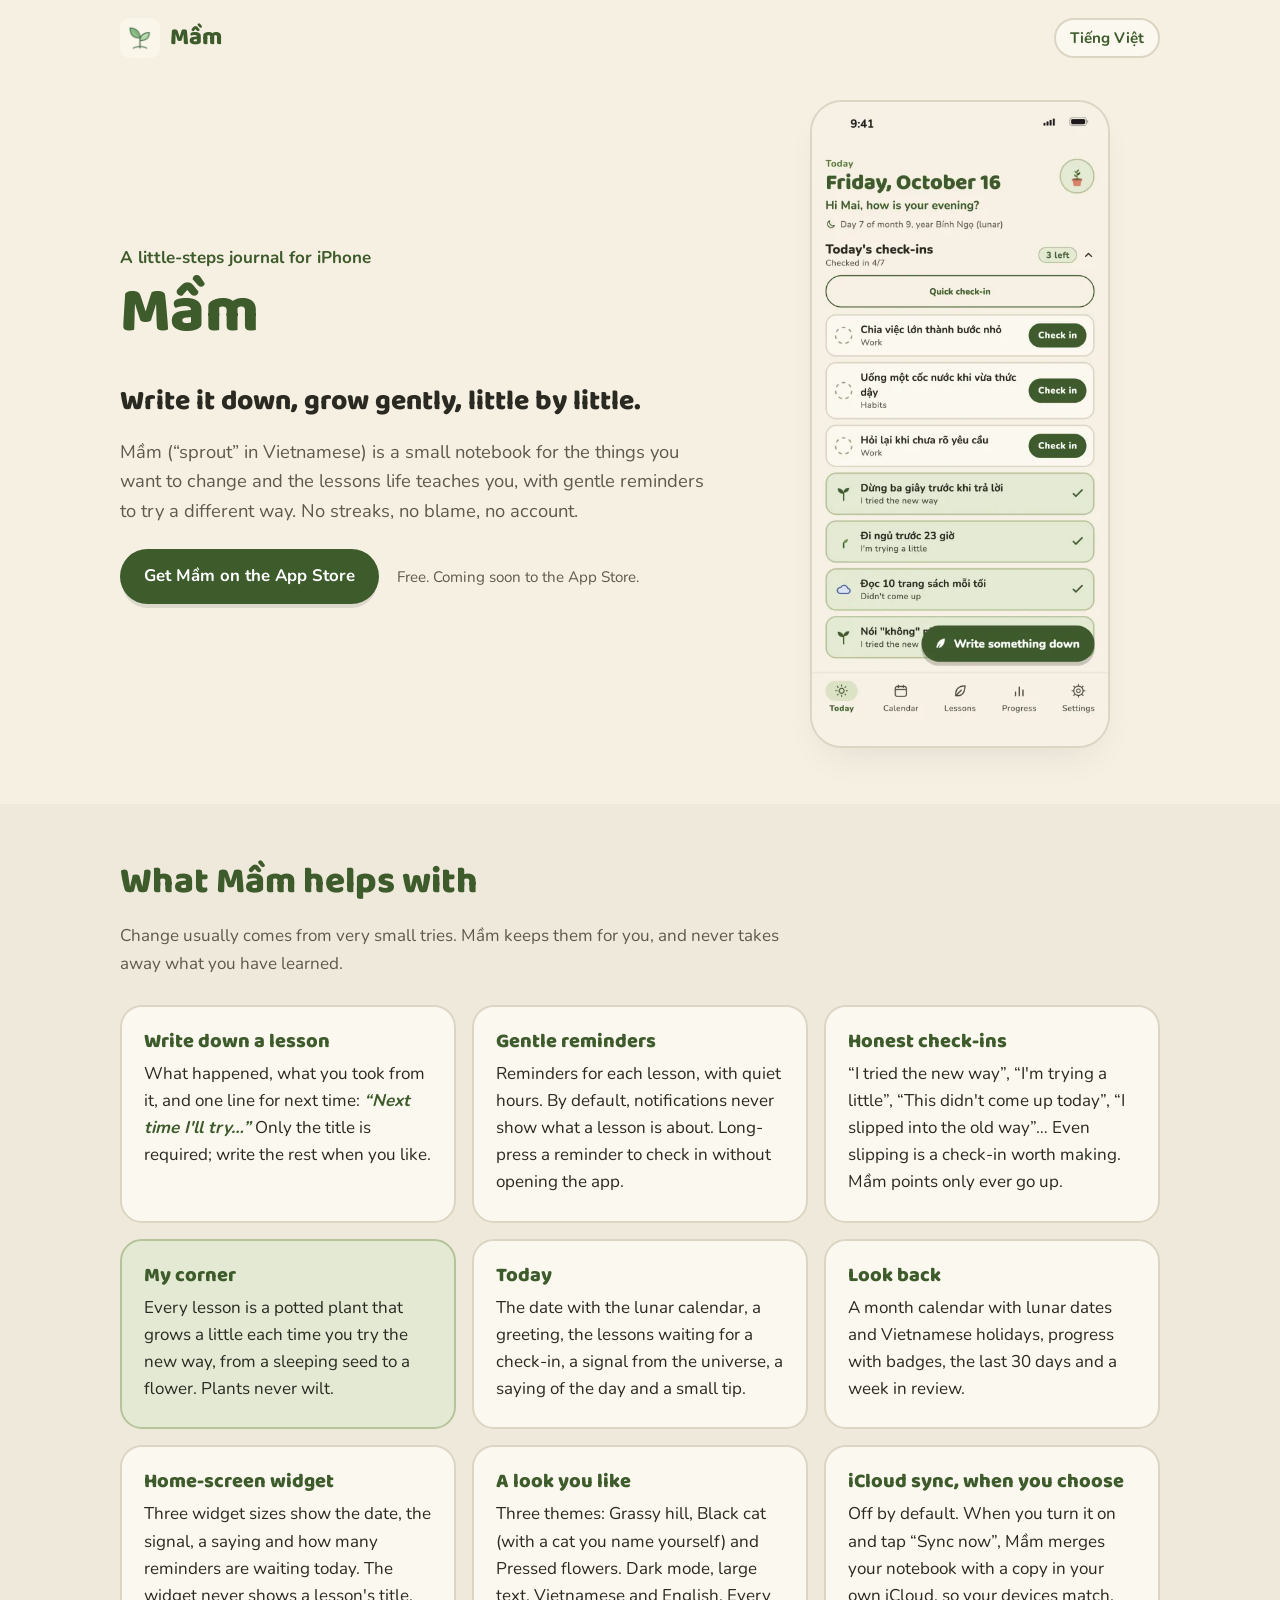
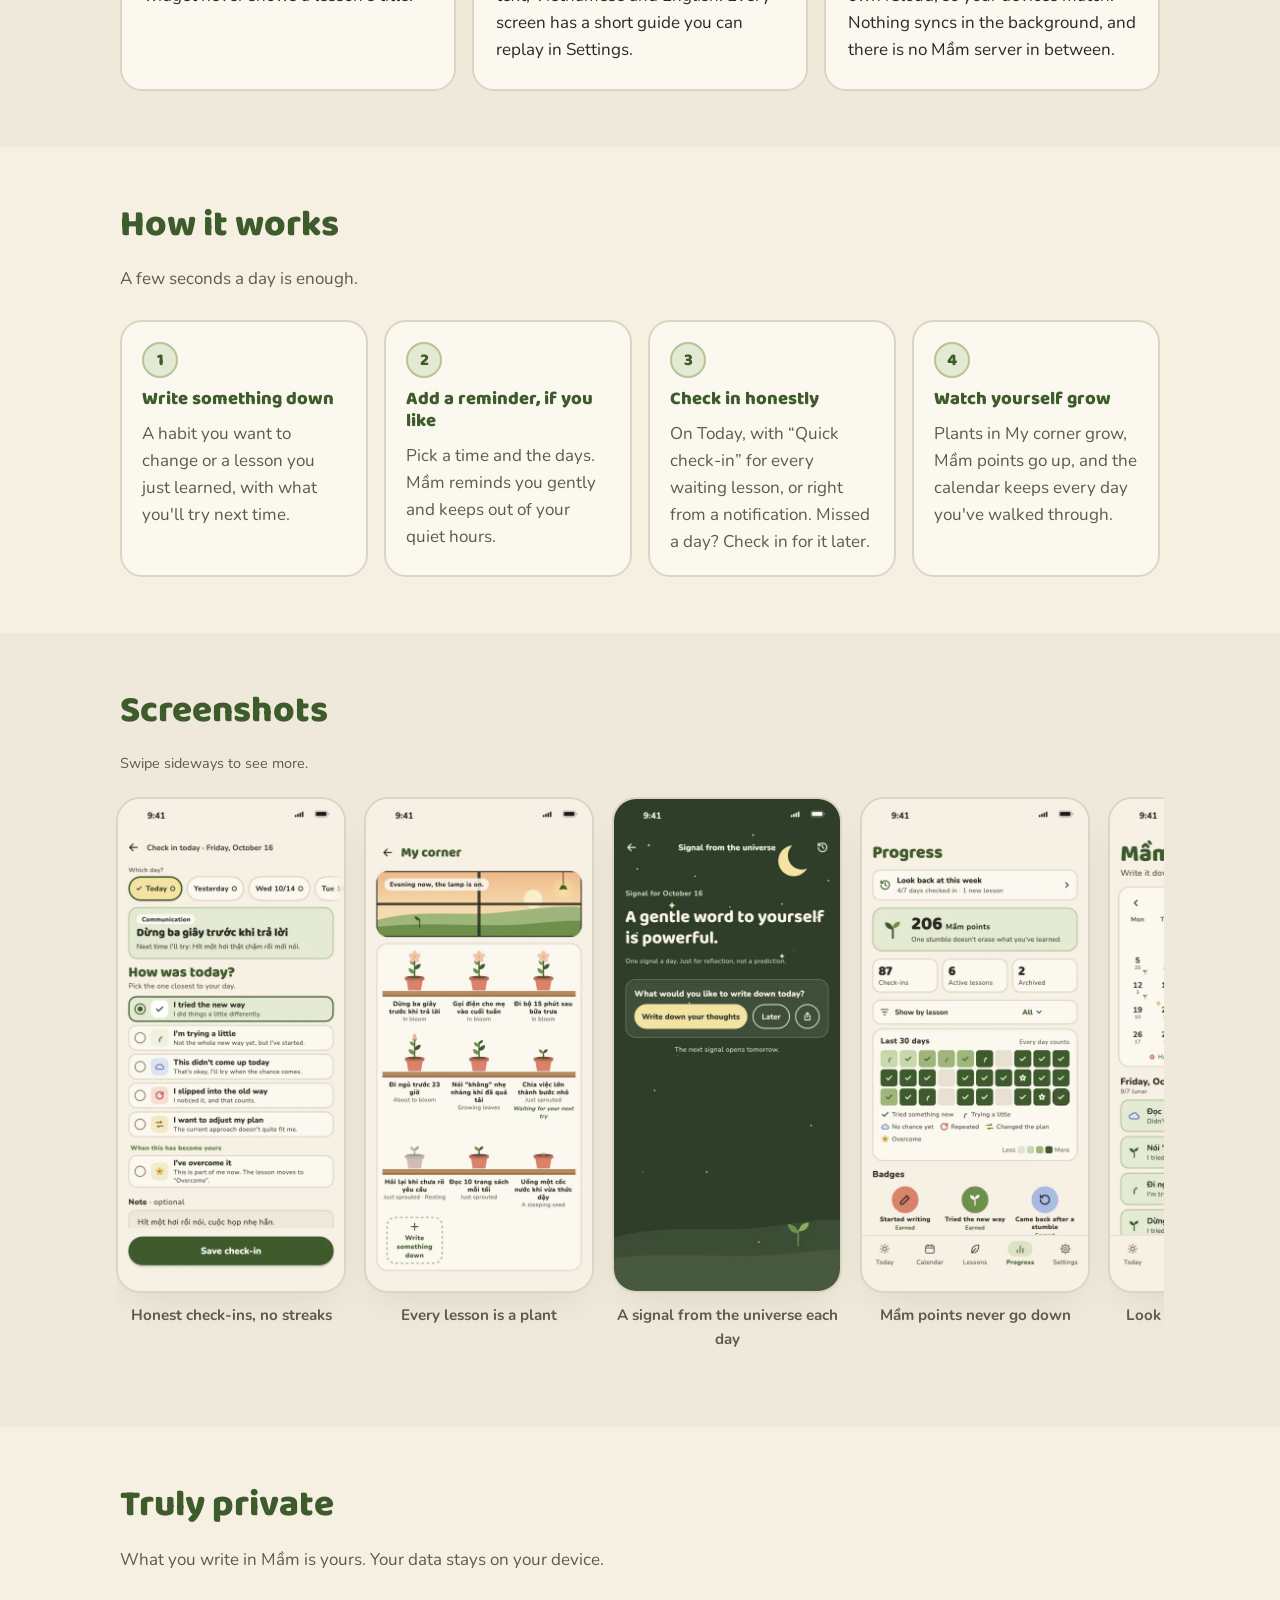
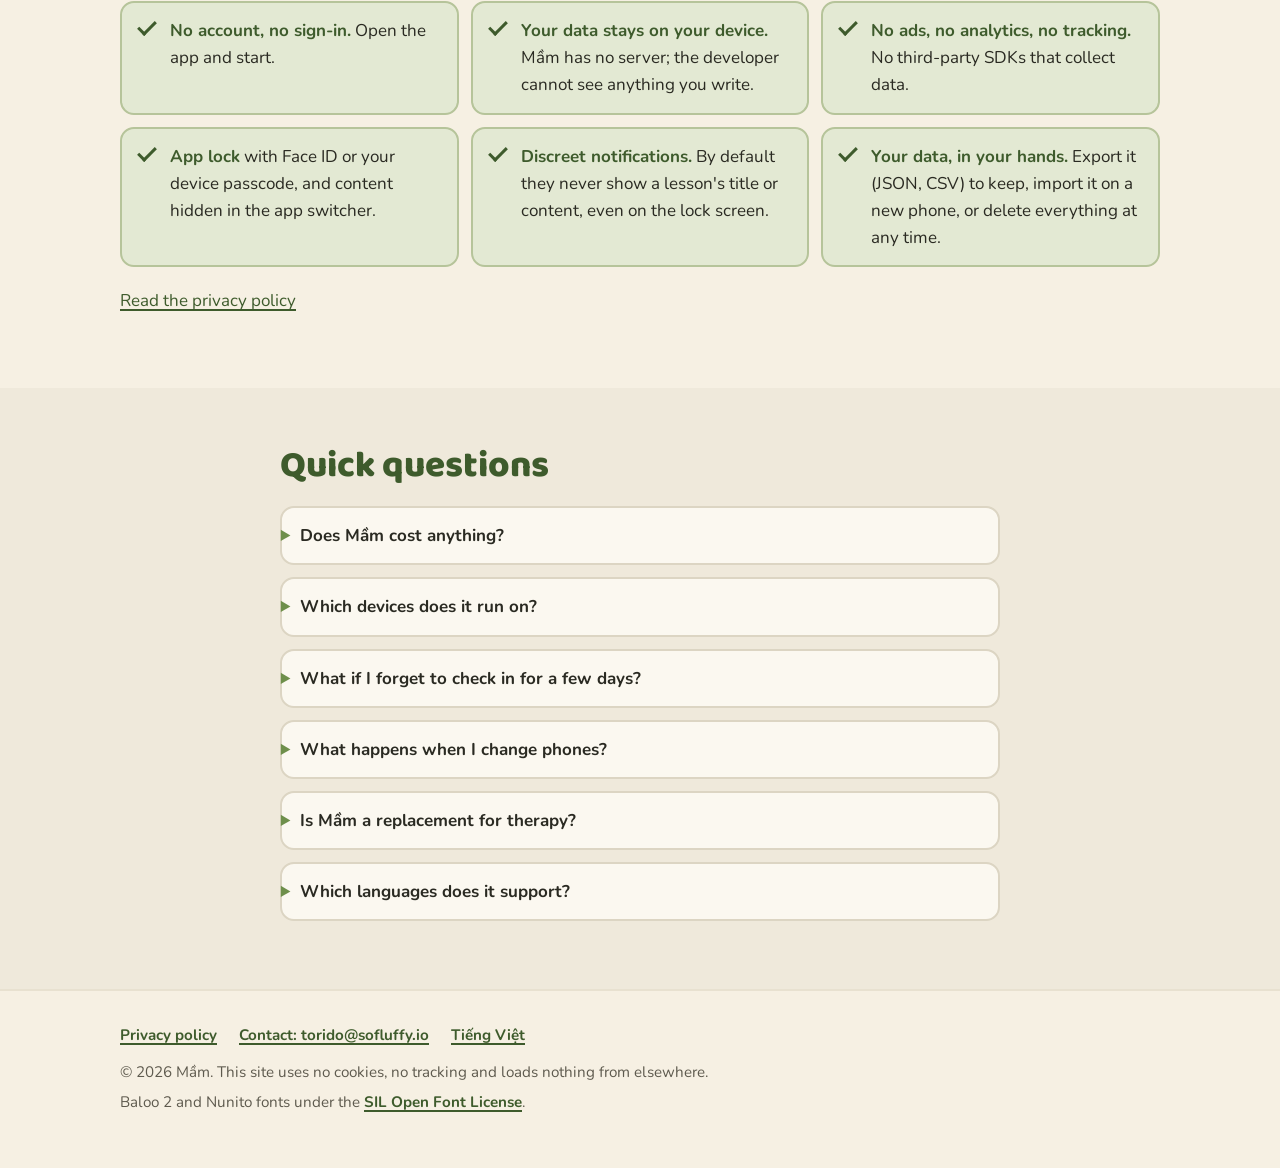
==== en/index.html @ c6054e6f "Mầm landing page and privacy policy (vi + en) Co-Authored-By: Claude Opus 5.5 (1M context) <noreply@" ====
<!doctype html>
<html lang="en">
<head>
<meta charset="utf-8">
<meta name="viewport" content="width=device-width, initial-scale=1">
<title>Mầm — Write it down, grow gently</title>
<meta name="description" content="Mầm is a small iPhone notebook for the things you want to change and the lessons life teaches you, with gentle reminders to try a different way. No streaks, no account; your data stays on your device.">
<meta name="theme-color" content="#F6F0E3" media="(prefers-color-scheme: light)">
<meta name="theme-color" content="#161C15" media="(prefers-color-scheme: dark)">
<link rel="icon" type="image/png" href="../favicon.png">
<link rel="apple-touch-icon" href="../assets/apple-touch-icon.png">
<link rel="alternate" hreflang="vi" href="../">
<link rel="alternate" hreflang="en" href="./">
<link rel="stylesheet" href="../assets/style.css">
<meta property="og:type" content="website">
<meta property="og:locale" content="en_US">
<meta property="og:locale:alternate" content="vi_VN">
<meta property="og:site_name" content="Mầm">
<meta property="og:title" content="Mầm — Write it down, grow gently">
<meta property="og:description" content="Write down what you want to change and check in gently each day. No streaks, no account: it all stays on your phone.">
<meta property="og:image" content="https://nhu-truongg.github.io/mam-site/assets/og-icon.png">
<meta property="og:image:alt" content="The Mầm app icon">
<meta name="twitter:card" content="summary">
</head>
<body>
<a class="skip" href="#content">Skip to content</a>

<header class="site-header">
  <div class="wrap">
    <a class="brand" href="./" aria-label="Mầm, home">
      <img src="../assets/apple-touch-icon.png" alt="" width="40" height="40">
      <span>Mầm</span>
    </a>
    <a class="lang" href="../" hreflang="vi" lang="vi">Tiếng Việt</a>
  </div>
</header>

<main id="content">

<section class="hero" aria-labelledby="hero-title">
  <div class="wrap">
    <div>
      <p class="eyebrow">A little-steps journal for iPhone</p>
      <h1 id="hero-title">Mầm</h1>
      <p class="tagline">Write it down, grow gently, little by little.</p>
      <p class="lead">Mầm (“sprout” in Vietnamese) is a small notebook for the things you want to change and the lessons life teaches you, with gentle reminders to try a different way. No streaks, no blame, no account.</p>
      <div class="cta">
        <!-- TODO: replace href="#" with the real App Store link once Mầm is approved. -->
        <a class="btn" href="#">Get Mầm on the App Store</a>
        <p class="note">Free. Coming soon to the App Store.</p>
      </div>
    </div>
    <div class="hero-shot">
      <img class="phone" src="../assets/screens/en-01-hom-nay.webp" width="460" height="1000"
           alt="Mầm's Today screen: the date with the lunar calendar, a greeting, a Quick check-in button and the lessons waiting for today's check-in.">
    </div>
  </div>
</section>

<section class="alt" aria-labelledby="helps">
  <div class="wrap">
    <h2 id="helps">What Mầm helps with</h2>
    <p class="section-intro">Change usually comes from very small tries. Mầm keeps them for you, and never takes away what you have learned.</p>
    <div class="cards">
      <article class="card">
        <h3>Write down a lesson</h3>
        <p>What happened, what you took from it, and one line for next time: <span class="quote">“Next time I'll try…”</span> Only the title is required; write the rest when you like.</p>
      </article>
      <article class="card">
        <h3>Gentle reminders</h3>
        <p>Reminders for each lesson, with quiet hours. By default, notifications never show what a lesson is about. Long-press a reminder to check in without opening the app.</p>
      </article>
      <article class="card">
        <h3>Honest check-ins</h3>
        <p>“I tried the new way”, “I'm trying a little”, “This didn't come up today”, “I slipped into the old way”… Even slipping is a check-in worth making. Mầm points only ever go up.</p>
      </article>
      <article class="card green">
        <h3>My corner</h3>
        <p>Every lesson is a potted plant that grows a little each time you try the new way, from a sleeping seed to a flower. Plants never wilt.</p>
      </article>
      <article class="card">
        <h3>Today</h3>
        <p>The date with the lunar calendar, a greeting, the lessons waiting for a check-in, a signal from the universe, a saying of the day and a small tip.</p>
      </article>
      <article class="card">
        <h3>Look back</h3>
        <p>A month calendar with lunar dates and Vietnamese holidays, progress with badges, the last 30 days and a week in review.</p>
      </article>
      <article class="card">
        <h3>Home-screen widget</h3>
        <p>Three widget sizes show the date, the signal, a saying and how many reminders are waiting today. The widget never shows a lesson's title.</p>
      </article>
      <article class="card">
        <h3>A look you like</h3>
        <p>Three themes: Grassy hill, Black cat (with a cat you name yourself) and Pressed flowers. Dark mode, large text, Vietnamese and English. Every screen has a short guide you can replay in Settings.</p>
      </article>
      <article class="card">
        <h3>iCloud sync, when you choose</h3>
        <p>Off by default. When you turn it on and tap “Sync now”, Mầm merges your notebook with a copy in your own iCloud, so your devices match. Nothing syncs in the background, and there is no Mầm server in between.</p>
      </article>
    </div>
  </div>
</section>

<section aria-labelledby="how">
  <div class="wrap">
    <h2 id="how">How it works</h2>
    <p class="section-intro">A few seconds a day is enough.</p>
    <ol class="steps">
      <li>
        <h3>Write something down</h3>
        <p>A habit you want to change or a lesson you just learned, with what you'll try next time.</p>
      </li>
      <li>
        <h3>Add a reminder, if you like</h3>
        <p>Pick a time and the days. Mầm reminds you gently and keeps out of your quiet hours.</p>
      </li>
      <li>
        <h3>Check in honestly</h3>
        <p>On Today, with “Quick check-in” for every waiting lesson, or right from a notification. Missed a day? Check in for it later.</p>
      </li>
      <li>
        <h3>Watch yourself grow</h3>
        <p>Plants in My corner grow, Mầm points go up, and the calendar keeps every day you've walked through.</p>
      </li>
    </ol>
  </div>
</section>

<section class="alt" aria-labelledby="screens">
  <div class="wrap">
    <h2 id="screens">Screenshots</h2>
    <p class="hint">Swipe sideways to see more.</p>
    <ul class="shots" aria-label="Screenshots of Mầm">
      <li><figure>
        <img class="phone" loading="lazy" src="../assets/screens/en-02-check-in.webp" width="460" height="1000"
             alt="The check-in screen: pick the day, then I tried the new way, I'm trying a little, I slipped into the old way or I want to adjust my plan, with an optional note.">
        <figcaption>Honest check-ins, no streaks</figcaption></figure></li>
      <li><figure>
        <img class="phone" loading="lazy" src="../assets/screens/en-05-goc-cua-minh.webp" width="460" height="1000"
             alt="My corner: wooden shelves of potted plants at different stages, from a sleeping seed to a flower, one plant per lesson.">
        <figcaption>Every lesson is a plant</figcaption></figure></li>
      <li><figure>
        <img class="phone" loading="lazy" src="../assets/screens/en-06-tin-hieu.webp" width="460" height="1000"
             alt="Signal from the universe: one line to reflect on, shown under a starry night sky.">
        <figcaption>A signal from the universe each day</figcaption></figure></li>
      <li><figure>
        <img class="phone" loading="lazy" src="../assets/screens/en-04-tien-trinh.webp" width="460" height="1000"
             alt="The Progress screen: this week in review, Mầm points, check-in totals, a grid of the last 30 days and badges.">
        <figcaption>Mầm points never go down</figcaption></figure></li>
      <li><figure>
        <img class="phone" loading="lazy" src="../assets/screens/en-03-lich.webp" width="460" height="1000"
             alt="The Calendar screen: a month with lunar dates, marking the days with check-ins.">
        <figcaption>Look back day by day, lunar dates too</figcaption></figure></li>
      <li><figure>
        <img class="phone" loading="lazy" src="../assets/screens/en-07-meo-den.webp" width="460" height="1000"
             alt="The Today screen in the Black cat theme, with a little black cat and rounded lettering.">
        <figcaption>The Black cat theme</figcaption></figure></li>
      <li><figure>
        <img class="phone" loading="lazy" src="../assets/screens/en-08-so-ep-hoa.webp" width="460" height="1000"
             alt="The Today screen in the Pressed flowers theme: dotted paper, washi tape and handwritten titles.">
        <figcaption>Or Pressed flowers</figcaption></figure></li>
      <li><figure>
        <img class="phone" loading="lazy" src="../assets/screens/en-09-rieng-tu.webp" width="460" height="1000"
             alt="The Settings screen: reminder time, quiet hours, the option to hide notification content and app lock with Face ID or the passcode.">
        <figcaption>Private: it all stays on your phone</figcaption></figure></li>
    </ul>
  </div>
</section>

<section aria-labelledby="privacy">
  <div class="wrap">
    <h2 id="privacy">Truly private</h2>
    <p class="section-intro">What you write in Mầm is yours. Your data stays on your device.</p>
    <ul class="promise">
      <li><strong>No account, no sign-in.</strong> Open the app and start.</li>
      <li><strong>Your data stays on your device.</strong> Mầm has no server; the developer cannot see anything you write.</li>
      <li><strong>No ads, no analytics, no tracking.</strong> No third-party SDKs that collect data.</li>
      <li><strong>App lock</strong> with Face ID or your device passcode, and content hidden in the app switcher.</li>
      <li><strong>Discreet notifications.</strong> By default they never show a lesson's title or content, even on the lock screen.</li>
      <li><strong>Your data, in your hands.</strong> Export it (JSON, CSV) to keep, import it on a new phone, or delete everything at any time.</li>
    </ul>
    <p style="margin-top:20px"><a href="privacy.html">Read the privacy policy</a></p>
  </div>
</section>

<section class="alt faq" aria-labelledby="faq">
  <div class="wrap narrow">
    <h2 id="faq">Quick questions</h2>
    <details>
      <summary>Does Mầm cost anything?</summary>
      <p>Mầm is free, with no ads and no in-app purchases.</p>
    </details>
    <details>
      <summary>Which devices does it run on?</summary>
      <p>Mầm is for iPhone for now. There is no Android version yet.</p>
    </details>
    <details>
      <summary>What if I forget to check in for a few days?</summary>
      <p>That's fine. Mầm never counts streaks and never takes points away. You can check in for earlier days, or just carry on from today.</p>
    </details>
    <details>
      <summary>What happens when I change phones?</summary>
      <p>In Settings → Your data, choose Export data to get a backup file, then Import data on the new phone. Mầm checks the whole file and asks whether to merge or replace before writing anything.</p>
      <p>Or turn on iCloud sync on both phones (same iCloud account) and tap “Sync now” on the old phone first, then the new one.</p>
    </details>
    <details>
      <summary>Is Mầm a replacement for therapy?</summary>
      <p>No. Mầm is a personal journal and reminder tool, not a substitute for medical or psychological advice. “Need support?” in Settings lists emergency numbers in Vietnam.</p>
    </details>
    <details>
      <summary>Which languages does it support?</summary>
      <p>Vietnamese and English; you can switch in Settings.</p>
    </details>
  </div>
</section>

</main>

<footer class="site-footer">
  <div class="wrap">
    <nav aria-label="Footer links">
      <ul>
        <li><a href="privacy.html">Privacy policy</a></li>
        <li><a href="mailto:torido@sofluffy.io">Contact: torido@sofluffy.io</a></li>
        <li><a href="../" hreflang="vi" lang="vi">Tiếng Việt</a></li>
      </ul>
    </nav>
    <p>© 2026 Mầm. This site uses no cookies, no tracking and loads nothing from elsewhere.</p>
    <p>Baloo 2 and Nunito fonts under the <a href="../assets/fonts/OFL-Nunito.txt">SIL Open Font License</a>.</p>
  </div>
</footer>
</body>
</html>
---- assets/style.css ----
/* Mầm — landing page. Colours and type from the app's default theme
   "Đồi cỏ" (lib/theme/tokens.dart: doiCoLight / doiCoDark).
   Fonts: Baloo 2 and Nunito, SIL Open Font License (see assets/fonts/),
   subset to Latin + Vietnamese. No external requests. */

@font-face {
  font-family: "Baloo 2";
  src: url("fonts/Baloo2-ExtraBold.woff2") format("woff2");
  font-weight: 800;
  font-display: swap;
}
@font-face {
  font-family: "Nunito";
  src: url("fonts/Nunito-Regular.woff2") format("woff2");
  font-weight: 400;
  font-display: swap;
}
@font-face {
  font-family: "Nunito";
  src: url("fonts/Nunito-Bold.woff2") format("woff2");
  font-weight: 700;
  font-display: swap;
}

:root {
  color-scheme: light dark;
  --page: #F6F0E3;        /* cream */
  --card: #FBF8F0;        /* surface */
  --card-2: #EFE9DB;      /* iconButton / fieldFill */
  --green-card: #E3E9D3;  /* sproutPale */
  --green-edge: #B6C49A;  /* sproutCardBorder */
  --edge: #DCD5C3;        /* border */
  --divider: #E8E1D0;
  --accent: #3E5B2C;      /* moss */
  --leaf: #6E8F4B;
  --on-accent: #FFFFFF;
  --ink: #2A2A22;
  --muted: #5E5A4E;
  --yellow: #F4E3A1;
  --shadow: rgba(42, 42, 34, 0.12);
  --radius: 22px;
  --radius-sm: 14px;
  --heading: "Baloo 2", ui-rounded, "SF Pro Rounded", system-ui, sans-serif;
  --body: "Nunito", ui-rounded, system-ui, -apple-system, "Segoe UI", Roboto, sans-serif;
}

@media (prefers-color-scheme: dark) {
  :root {
    --page: #161C15;
    --card: #1F271D;
    --card-2: #283225;
    --green-card: #263222;
    --green-edge: #4A5E3C;
    --edge: #34402F;
    --divider: #2B3528;
    --accent: #B5D08A;
    --leaf: #8FAE62;
    --on-accent: #161C15;
    --ink: #EEF0E3;
    --muted: #B5BBA5;
    --yellow: #4A4128;
    --shadow: rgba(0, 0, 0, 0.4);
  }
}

*, *::before, *::after { box-sizing: border-box; }

html { -webkit-text-size-adjust: 100%; scroll-behavior: smooth; }
@media (prefers-reduced-motion: reduce) { html { scroll-behavior: auto; } }

body {
  margin: 0;
  background: var(--page);
  color: var(--ink);
  font-family: var(--body);
  font-size: 1.0625rem;
  line-height: 1.6;
  overflow-wrap: break-word;
}

img { max-width: 100%; height: auto; display: block; }

a { color: var(--accent); text-underline-offset: 3px; text-decoration-thickness: 1.5px; }
a:hover { text-decoration-thickness: 2.5px; }
:focus-visible { outline: 3px solid var(--leaf); outline-offset: 3px; border-radius: 6px; }

h1, h2, h3 {
  font-family: var(--heading);
  font-weight: 800;
  color: var(--accent);
  line-height: 1.2;
  margin: 0 0 0.5em;
}
h1 { font-size: clamp(2.6rem, 9vw, 4rem); letter-spacing: -0.01em; }
h2 { font-size: clamp(1.7rem, 5vw, 2.3rem); }
h3 { font-size: 1.25rem; }
p { margin: 0 0 1em; }

.skip {
  position: absolute; left: -999px; top: 8px;
  background: var(--accent); color: var(--on-accent);
  padding: 8px 14px; border-radius: 999px; z-index: 10;
}
.skip:focus { left: 16px; }

.wrap { width: 100%; max-width: 1080px; margin: 0 auto; padding: 0 20px; }
.narrow { max-width: 760px; }

/* Header */
.site-header { padding: 18px 0; }
.site-header .wrap { display: flex; align-items: center; justify-content: space-between; gap: 12px; }
.brand { display: flex; align-items: center; gap: 10px; text-decoration: none; color: var(--accent);
  font-family: var(--heading); font-weight: 800; font-size: 1.5rem; }
.brand img { width: 40px; height: 40px; border-radius: 10px; }
.lang {
  font-weight: 700; font-size: 0.95rem; text-decoration: none;
  border: 2px solid var(--edge); border-radius: 999px; padding: 6px 14px;
  background: var(--card); color: var(--accent);
}
.lang:hover { border-color: var(--green-edge); }

/* Hero */
.hero { padding: 24px 0 56px; }
.hero .wrap { display: grid; gap: 40px; align-items: center; }
@media (min-width: 820px) { .hero .wrap { grid-template-columns: 1.2fr 0.8fr; } }
.eyebrow { color: var(--accent); font-weight: 700; margin-bottom: 4px; }
.tagline { font-family: var(--heading); font-weight: 800; color: var(--ink);
  font-size: clamp(1.35rem, 4vw, 1.75rem); line-height: 1.3; margin-bottom: 0.6em; }
.lead { color: var(--muted); font-size: 1.15rem; max-width: 34em; }
.cta { display: flex; flex-wrap: wrap; align-items: center; gap: 12px 18px; margin-top: 24px; }
.btn {
  display: inline-flex; align-items: center; gap: 10px;
  background: var(--accent); color: var(--on-accent);
  font-weight: 700; font-size: 1.05rem; text-decoration: none;
  padding: 14px 24px; border-radius: 999px;
  box-shadow: 0 6px 0 -2px var(--shadow);
}
.btn:hover { filter: brightness(1.08); }
.btn svg { width: 20px; height: 20px; fill: currentColor; flex: none; }
.note { color: var(--muted); font-size: 0.95rem; margin: 0; }
.hero-shot { justify-self: center; max-width: 300px; width: 100%; }

.phone {
  border-radius: 32px; overflow: hidden;
  border: 2px solid var(--edge);
  box-shadow: 0 18px 40px -18px var(--shadow);
  background: var(--card);
}

/* Sections */
section { padding: 56px 0; }
.section-intro { color: var(--muted); max-width: 40em; margin-bottom: 28px; }
.alt { background: var(--card-2); }

.cards { display: grid; gap: 16px; grid-template-columns: repeat(auto-fill, minmax(min(100%, 280px), 1fr)); }
.card {
  background: var(--card);
  border: 2px solid var(--edge);
  border-radius: var(--radius);
  padding: 22px 22px 8px;
}
.card.green { background: var(--green-card); border-color: var(--green-edge); }
.card h3 { margin-bottom: 0.35em; }
.card p, .card li { color: var(--ink); }
.card .quote { font-style: italic; color: var(--accent); font-weight: 700; }
.icon { width: 40px; height: 40px; margin-bottom: 8px; color: var(--leaf); }

/* Steps */
.steps { list-style: none; padding: 0; margin: 0; display: grid; gap: 16px;
  grid-template-columns: repeat(auto-fill, minmax(min(100%, 220px), 1fr)); counter-reset: step; }
.steps li { background: var(--card); border: 2px solid var(--edge); border-radius: var(--radius);
  padding: 20px; counter-increment: step; }
.steps li::before {
  content: counter(step);
  display: inline-grid; place-items: center;
  width: 36px; height: 36px; border-radius: 50%;
  background: var(--green-card); border: 2px solid var(--green-edge);
  color: var(--accent); font-family: var(--heading); font-weight: 800; margin-bottom: 10px;
}
.steps h3 { font-size: 1.15rem; }
.steps p { margin: 0; color: var(--muted); }

/* Screenshots: the strip scrolls sideways, the page never does. */
.shots {
  display: flex; gap: 18px; overflow-x: auto; scroll-snap-type: x mandatory;
  padding: 8px 4px 20px; margin: 0 -4px; list-style: none;
  overscroll-behavior-x: contain;
}
.shots li { flex: 0 0 auto; width: min(64vw, 230px); scroll-snap-align: start; margin: 0; }
.shots figure { margin: 0; }
.shots figcaption { margin-top: 10px; font-weight: 700; color: var(--muted); font-size: 0.95rem; text-align: center; }
.shots .phone { border-radius: 24px; }
.hint { color: var(--muted); font-size: 0.9rem; }

/* Privacy */
.promise { list-style: none; padding: 0; margin: 0; display: grid; gap: 12px;
  grid-template-columns: repeat(auto-fill, minmax(min(100%, 300px), 1fr)); }
.promise li { background: var(--green-card); border: 2px solid var(--green-edge); border-radius: var(--radius-sm);
  padding: 14px 16px 14px 48px; position: relative; }
.promise li::before {
  content: ""; position: absolute; left: 16px; top: 18px; width: 18px; height: 10px;
  border-left: 3px solid var(--accent); border-bottom: 3px solid var(--accent);
  transform: rotate(-45deg);
}
.promise strong { color: var(--accent); }

/* FAQ */
.faq details { background: var(--card); border: 2px solid var(--edge); border-radius: var(--radius-sm);
  padding: 0 18px; margin-bottom: 12px; }
.faq summary { cursor: pointer; font-weight: 700; padding: 14px 0; color: var(--ink); list-style-position: outside; }
.faq summary::marker { color: var(--leaf); }
.faq details[open] summary { color: var(--accent); }
.faq details p { color: var(--muted); }

/* Policy pages */
.policy { padding: 16px 0 56px; }
.policy h2 { font-size: 1.45rem; margin-top: 1.6em; }
.policy .card { padding: 22px; margin-bottom: 20px; }
.policy .card p:last-child { margin-bottom: 0; }
.policy ul { padding-left: 1.2em; }
.policy li { margin-bottom: 0.4em; }
.meta { color: var(--muted); }

/* Footer */
.site-footer { border-top: 2px solid var(--divider); padding: 32px 0 48px; color: var(--muted); font-size: 0.95rem; }
.site-footer nav ul { list-style: none; padding: 0; margin: 0 0 12px; display: flex; flex-wrap: wrap; gap: 8px 22px; }
.site-footer a { font-weight: 700; }
.site-footer p { margin: 0 0 6px; }
.policy h1 { font-size: clamp(2rem, 6vw, 2.8rem); }
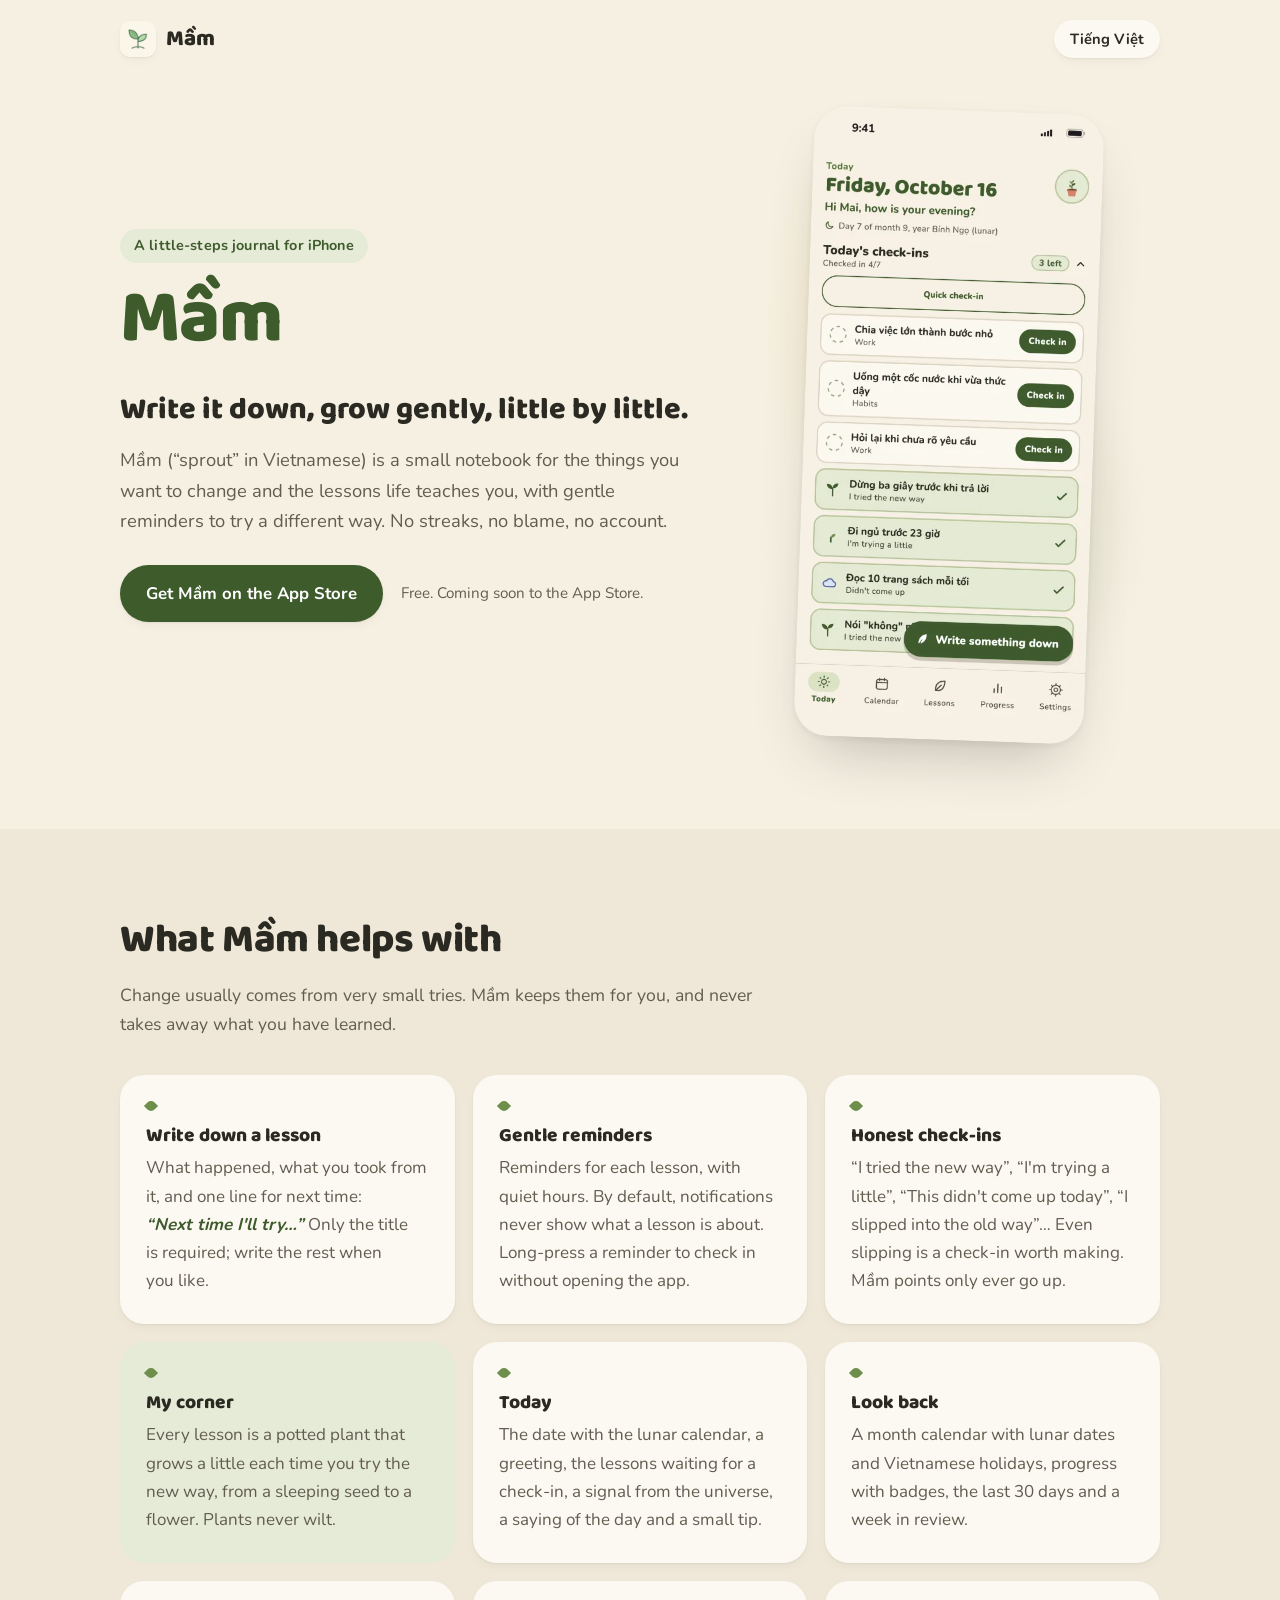
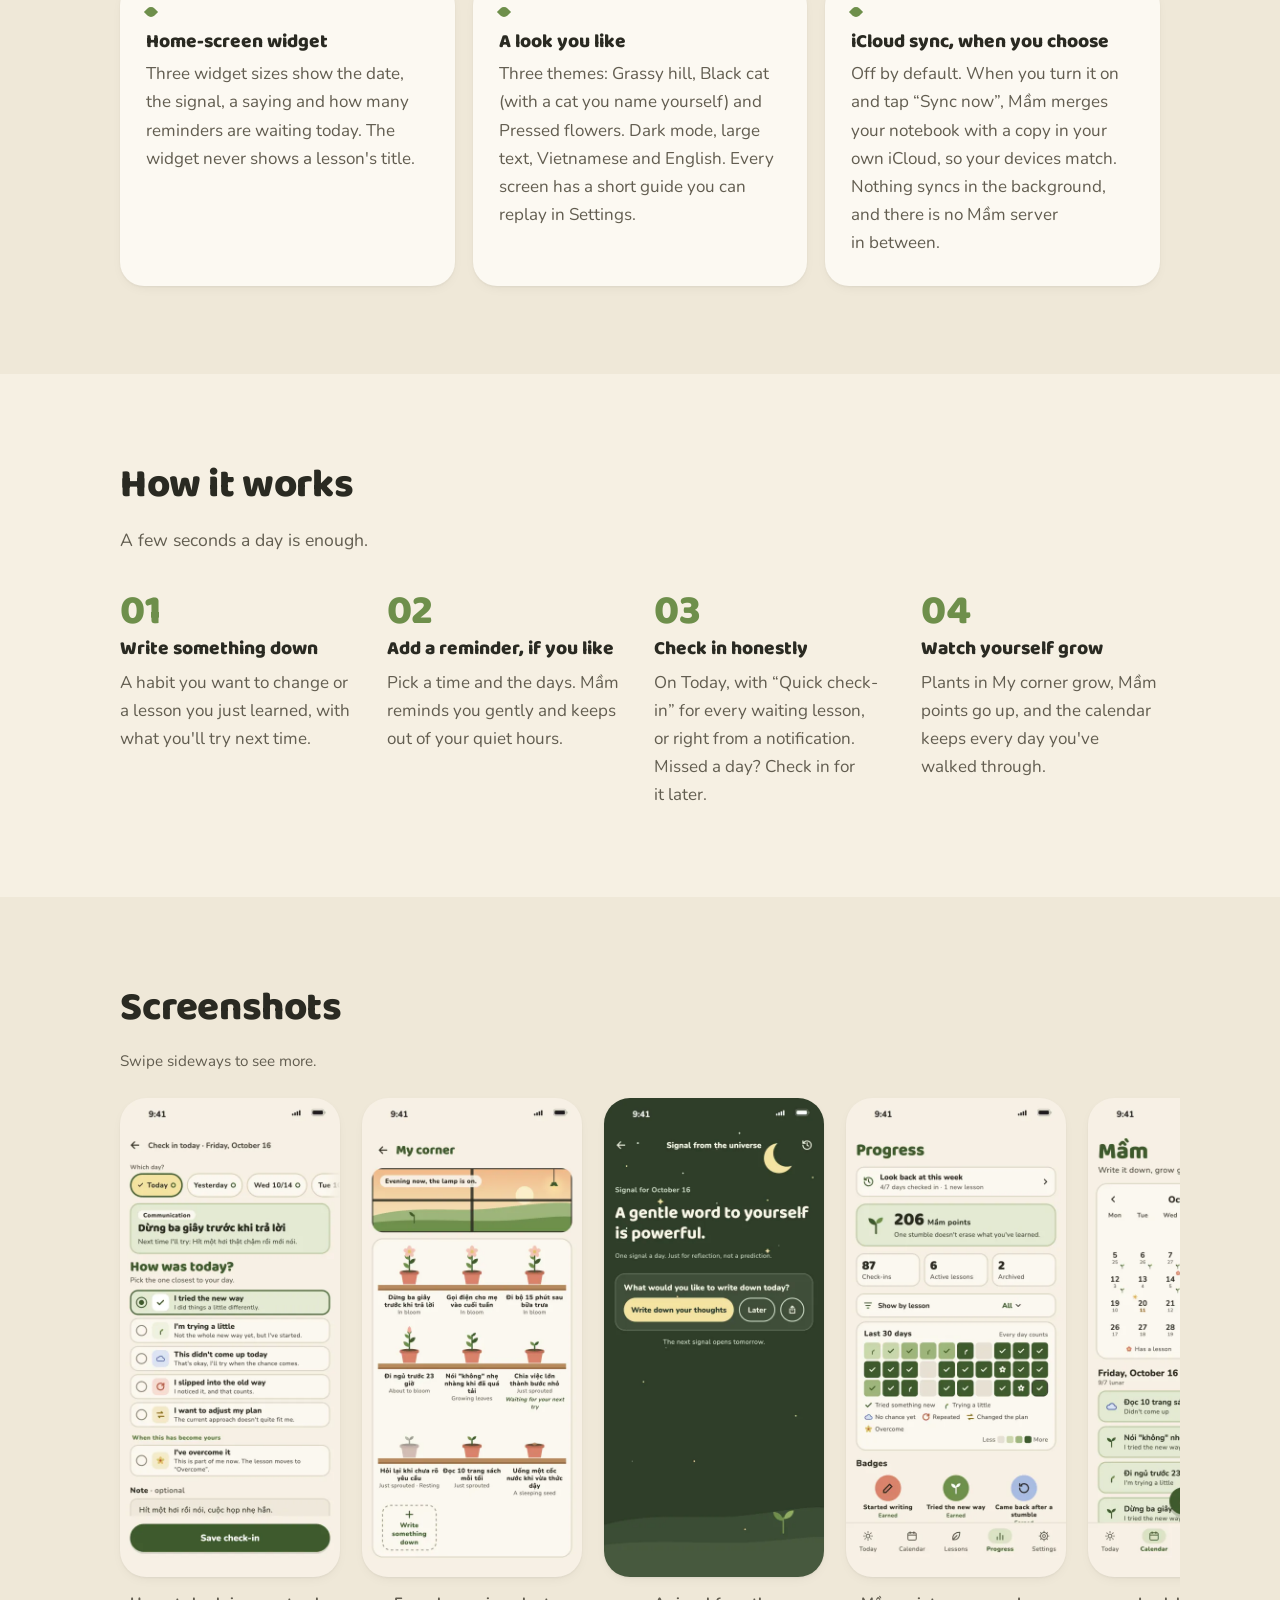
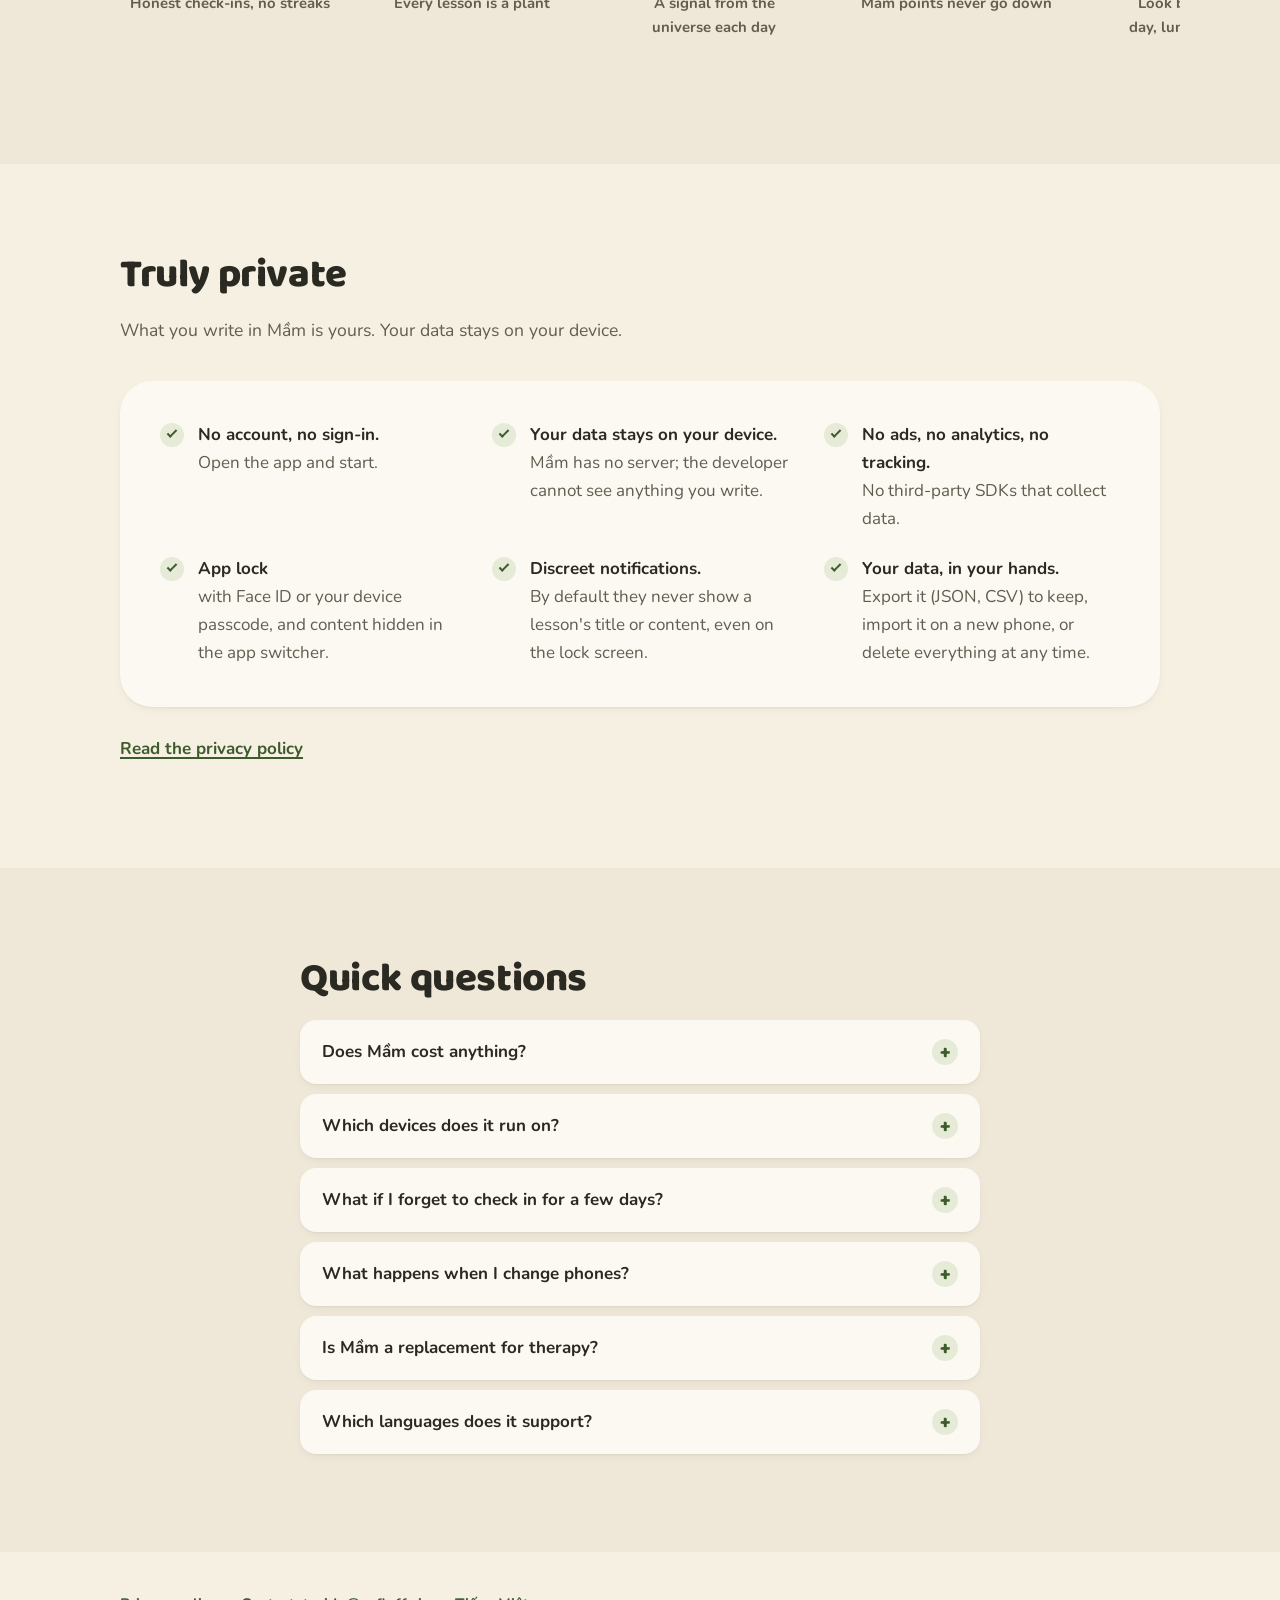
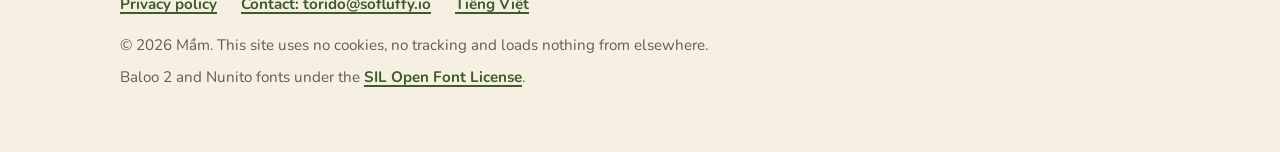
==== commit 7ba4af17: "Revamp without borders: tone, space and soft shadow Co-Authored-By: Claude Opus 5.5 (1M context) <no" ====
--- a/en/index.html
+++ b/en/index.html
@@ -6,7 +6,7 @@
 <title>Mầm — Write it down, grow gently</title>
 <meta name="description" content="Mầm is a small iPhone notebook for the things you want to change and the lessons life teaches you, with gentle reminders to try a different way. No streaks, no account; your data stays on your device.">
 <meta name="theme-color" content="#F6F0E3" media="(prefers-color-scheme: light)">
-<meta name="theme-color" content="#161C15" media="(prefers-color-scheme: dark)">
+<meta name="theme-color" content="#191815" media="(prefers-color-scheme: dark)">
 <link rel="icon" type="image/png" href="../favicon.png">
 <link rel="apple-touch-icon" href="../assets/apple-touch-icon.png">
 <link rel="alternate" hreflang="vi" href="../">
@@ -180,7 +180,7 @@
       <li><strong>Discreet notifications.</strong> By default they never show a lesson's title or content, even on the lock screen.</li>
       <li><strong>Your data, in your hands.</strong> Export it (JSON, CSV) to keep, import it on a new phone, or delete everything at any time.</li>
     </ul>
-    <p style="margin-top:20px"><a href="privacy.html">Read the privacy policy</a></p>
+    <p class="more"><a href="privacy.html">Read the privacy policy</a></p>
   </div>
 </section>
 
--- a/assets/style.css
+++ b/assets/style.css
@@ -1,7 +1,8 @@
 /* Mầm — landing page. Colours and type from the app's default theme
    "Đồi cỏ" (lib/theme/tokens.dart: doiCoLight / doiCoDark).
    Fonts: Baloo 2 and Nunito, SIL Open Font License (see assets/fonts/),
-   subset to Latin + Vietnamese. No external requests. */
+   subset to Latin + Vietnamese. No external requests.
+   No borders: blocks are told apart by tone, space and soft shadow. */
 
 @font-face {
   font-family: "Baloo 2";
@@ -25,41 +26,39 @@
 :root {
   color-scheme: light dark;
   --page: #F6F0E3;        /* cream */
-  --card: #FBF8F0;        /* surface */
-  --card-2: #EFE9DB;      /* iconButton / fieldFill */
-  --green-card: #E3E9D3;  /* sproutPale */
-  --green-edge: #B6C49A;  /* sproutCardBorder */
-  --edge: #DCD5C3;        /* border */
-  --divider: #E8E1D0;
+  --surface: #FCF9F2;     /* cards */
+  --sunk: #EFE8D8;        /* quiet bands, chips */
+  --tint: #E6EBD8;        /* sproutPale, used once or twice */
   --accent: #3E5B2C;      /* moss */
   --leaf: #6E8F4B;
   --on-accent: #FFFFFF;
   --ink: #2A2A22;
-  --muted: #5E5A4E;
-  --yellow: #F4E3A1;
-  --shadow: rgba(42, 42, 34, 0.12);
-  --radius: 22px;
-  --radius-sm: 14px;
+  --muted: #625D50;
+  --glow-1: rgba(182, 196, 154, 0.45);
+  --glow-2: rgba(244, 227, 161, 0.55);
+  --shadow-sm: 0 1px 2px rgba(42, 42, 34, 0.05), 0 4px 14px -6px rgba(42, 42, 34, 0.10);
+  --shadow-lg: 0 2px 6px rgba(42, 42, 34, 0.06), 0 30px 60px -24px rgba(42, 42, 34, 0.30);
+  --radius: 24px;
+  --radius-sm: 16px;
   --heading: "Baloo 2", ui-rounded, "SF Pro Rounded", system-ui, sans-serif;
   --body: "Nunito", ui-rounded, system-ui, -apple-system, "Segoe UI", Roboto, sans-serif;
 }
 
 @media (prefers-color-scheme: dark) {
   :root {
-    --page: #161C15;
-    --card: #1F271D;
-    --card-2: #283225;
-    --green-card: #263222;
-    --green-edge: #4A5E3C;
-    --edge: #34402F;
-    --divider: #2B3528;
+    --page: #191815;
+    --surface: #22201C;
+    --sunk: #1E1D19;
+    --tint: #252B20;
     --accent: #B5D08A;
-    --leaf: #8FAE62;
-    --on-accent: #161C15;
-    --ink: #EEF0E3;
-    --muted: #B5BBA5;
-    --yellow: #4A4128;
-    --shadow: rgba(0, 0, 0, 0.4);
+    --leaf: #9DBA72;
+    --on-accent: #191815;
+    --ink: #F1EEE4;
+    --muted: #B3AD9F;
+    --glow-1: rgba(110, 143, 75, 0.20);
+    --glow-2: rgba(244, 227, 161, 0.07);
+    --shadow-sm: 0 1px 2px rgba(0, 0, 0, 0.3), 0 6px 18px -8px rgba(0, 0, 0, 0.5);
+    --shadow-lg: 0 2px 6px rgba(0, 0, 0, 0.3), 0 30px 60px -20px rgba(0, 0, 0, 0.7);
   }
 }
 
@@ -74,27 +73,29 @@
   color: var(--ink);
   font-family: var(--body);
   font-size: 1.0625rem;
-  line-height: 1.6;
+  line-height: 1.65;
   overflow-wrap: break-word;
+  -webkit-font-smoothing: antialiased;
 }
 
 img { max-width: 100%; height: auto; display: block; }
 
 a { color: var(--accent); text-underline-offset: 3px; text-decoration-thickness: 1.5px; }
 a:hover { text-decoration-thickness: 2.5px; }
-:focus-visible { outline: 3px solid var(--leaf); outline-offset: 3px; border-radius: 6px; }
+:focus-visible { outline: 3px solid var(--leaf); outline-offset: 3px; border-radius: 8px; }
 
 h1, h2, h3 {
   font-family: var(--heading);
   font-weight: 800;
-  color: var(--accent);
-  line-height: 1.2;
-  margin: 0 0 0.5em;
-}
-h1 { font-size: clamp(2.6rem, 9vw, 4rem); letter-spacing: -0.01em; }
-h2 { font-size: clamp(1.7rem, 5vw, 2.3rem); }
-h3 { font-size: 1.25rem; }
-p { margin: 0 0 1em; }
+  color: var(--ink);
+  line-height: 1.15;
+  margin: 0 0 0.45em;
+  text-wrap: balance;
+}
+h1 { color: var(--accent); font-size: clamp(3rem, 10vw, 4.75rem); letter-spacing: -0.02em; line-height: 1; }
+h2 { font-size: clamp(1.8rem, 4.6vw, 2.5rem); letter-spacing: -0.01em; }
+h3 { font-size: 1.2rem; }
+p { margin: 0 0 1em; text-wrap: pretty; }
 
 .skip {
   position: absolute; left: -999px; top: 8px;
@@ -104,126 +105,160 @@
 .skip:focus { left: 16px; }
 
 .wrap { width: 100%; max-width: 1080px; margin: 0 auto; padding: 0 20px; }
-.narrow { max-width: 760px; }
+.narrow { max-width: 720px; }
 
 /* Header */
-.site-header { padding: 18px 0; }
+.site-header { padding: 20px 0; }
 .site-header .wrap { display: flex; align-items: center; justify-content: space-between; gap: 12px; }
-.brand { display: flex; align-items: center; gap: 10px; text-decoration: none; color: var(--accent);
-  font-family: var(--heading); font-weight: 800; font-size: 1.5rem; }
-.brand img { width: 40px; height: 40px; border-radius: 10px; }
+.brand { display: flex; align-items: center; gap: 10px; text-decoration: none; color: var(--ink);
+  font-family: var(--heading); font-weight: 800; font-size: 1.4rem; }
+.brand img { width: 36px; height: 36px; border-radius: 10px; box-shadow: var(--shadow-sm); }
 .lang {
-  font-weight: 700; font-size: 0.95rem; text-decoration: none;
-  border: 2px solid var(--edge); border-radius: 999px; padding: 6px 14px;
-  background: var(--card); color: var(--accent);
-}
-.lang:hover { border-color: var(--green-edge); }
+  font-weight: 700; font-size: 0.92rem; text-decoration: none;
+  border-radius: 999px; padding: 7px 16px;
+  background: var(--surface); color: var(--ink); box-shadow: var(--shadow-sm);
+}
+.lang:hover { color: var(--accent); }
 
 /* Hero */
-.hero { padding: 24px 0 56px; }
-.hero .wrap { display: grid; gap: 40px; align-items: center; }
-@media (min-width: 820px) { .hero .wrap { grid-template-columns: 1.2fr 0.8fr; } }
-.eyebrow { color: var(--accent); font-weight: 700; margin-bottom: 4px; }
+.hero { padding: 32px 0 88px; position: relative; overflow: hidden; }
+.hero .wrap { display: grid; gap: 48px; align-items: center; position: relative; }
+@media (min-width: 820px) { .hero .wrap { grid-template-columns: 1.15fr 0.85fr; } }
+.eyebrow {
+  display: inline-block; margin-bottom: 18px;
+  background: var(--tint); color: var(--accent);
+  font-weight: 700; font-size: 0.9rem; letter-spacing: 0.01em;
+  padding: 5px 14px; border-radius: 999px;
+}
 .tagline { font-family: var(--heading); font-weight: 800; color: var(--ink);
-  font-size: clamp(1.35rem, 4vw, 1.75rem); line-height: 1.3; margin-bottom: 0.6em; }
-.lead { color: var(--muted); font-size: 1.15rem; max-width: 34em; }
-.cta { display: flex; flex-wrap: wrap; align-items: center; gap: 12px 18px; margin-top: 24px; }
+  font-size: clamp(1.45rem, 4vw, 1.9rem); line-height: 1.25; margin: 14px 0 0.55em; text-wrap: balance; }
+.lead { color: var(--muted); font-size: 1.15rem; max-width: 32em; }
+.cta { display: flex; flex-wrap: wrap; align-items: center; gap: 12px 18px; margin-top: 28px; }
 .btn {
   display: inline-flex; align-items: center; gap: 10px;
   background: var(--accent); color: var(--on-accent);
   font-weight: 700; font-size: 1.05rem; text-decoration: none;
-  padding: 14px 24px; border-radius: 999px;
-  box-shadow: 0 6px 0 -2px var(--shadow);
-}
-.btn:hover { filter: brightness(1.08); }
+  padding: 15px 26px; border-radius: 999px;
+  box-shadow: var(--shadow-sm);
+  transition: transform 0.15s ease, box-shadow 0.15s ease;
+}
+.btn:hover { transform: translateY(-1px); box-shadow: var(--shadow-lg); }
+@media (prefers-reduced-motion: reduce) { .btn { transition: none; } .btn:hover { transform: none; } }
 .btn svg { width: 20px; height: 20px; fill: currentColor; flex: none; }
 .note { color: var(--muted); font-size: 0.95rem; margin: 0; }
-.hero-shot { justify-self: center; max-width: 300px; width: 100%; }
+
+.hero-shot { justify-self: center; max-width: 290px; width: 100%; position: relative; isolation: isolate; }
+/* A soft hill of light behind the phone. */
+.hero-shot::before {
+  content: ""; position: absolute; inset: -18% -40% -10%; z-index: -1;
+  background:
+    radial-gradient(closest-side at 45% 40%, var(--glow-2), transparent 70%),
+    radial-gradient(closest-side at 55% 65%, var(--glow-1), transparent 75%);
+}
+.hero-shot .phone { position: relative; transform: rotate(2deg); }
+@media (prefers-reduced-motion: reduce) { .hero-shot .phone { transform: none; } }
 
 .phone {
-  border-radius: 32px; overflow: hidden;
-  border: 2px solid var(--edge);
-  box-shadow: 0 18px 40px -18px var(--shadow);
-  background: var(--card);
+  border-radius: 34px; overflow: hidden;
+  box-shadow: var(--shadow-lg);
+  background: var(--surface);
 }
 
 /* Sections */
-section { padding: 56px 0; }
-.section-intro { color: var(--muted); max-width: 40em; margin-bottom: 28px; }
-.alt { background: var(--card-2); }
-
-.cards { display: grid; gap: 16px; grid-template-columns: repeat(auto-fill, minmax(min(100%, 280px), 1fr)); }
+section { padding: 88px 0; }
+@media (max-width: 600px) { section { padding: 64px 0; } .hero { padding-bottom: 64px; } }
+.section-intro { color: var(--muted); font-size: 1.1rem; max-width: 36em; margin-bottom: 36px; }
+.alt { background: var(--sunk); }
+
+/* Features */
+.cards { display: grid; gap: 18px; grid-template-columns: repeat(auto-fill, minmax(min(100%, 290px), 1fr)); }
 .card {
-  background: var(--card);
-  border: 2px solid var(--edge);
+  background: var(--surface);
   border-radius: var(--radius);
-  padding: 22px 22px 8px;
-}
-.card.green { background: var(--green-card); border-color: var(--green-edge); }
-.card h3 { margin-bottom: 0.35em; }
-.card p, .card li { color: var(--ink); }
+  padding: 26px 26px 12px;
+  box-shadow: var(--shadow-sm);
+}
+.card.green { background: var(--tint); box-shadow: none; }
+.cards .card h3::before {
+  content: ""; display: block; width: 10px; height: 10px; border-radius: 50% 0;
+  background: var(--leaf); margin-bottom: 14px; transform: rotate(45deg);
+}
+.card h3 { margin-bottom: 0.4em; }
+.card p, .card li { color: var(--muted); }
 .card .quote { font-style: italic; color: var(--accent); font-weight: 700; }
-.icon { width: 40px; height: 40px; margin-bottom: 8px; color: var(--leaf); }
-
-/* Steps */
-.steps { list-style: none; padding: 0; margin: 0; display: grid; gap: 16px;
+
+/* Steps: big numerals, no boxes. */
+.steps { list-style: none; padding: 0; margin: 0; display: grid; gap: 32px 28px;
   grid-template-columns: repeat(auto-fill, minmax(min(100%, 220px), 1fr)); counter-reset: step; }
-.steps li { background: var(--card); border: 2px solid var(--edge); border-radius: var(--radius);
-  padding: 20px; counter-increment: step; }
+.steps li { counter-increment: step; }
 .steps li::before {
-  content: counter(step);
-  display: inline-grid; place-items: center;
-  width: 36px; height: 36px; border-radius: 50%;
-  background: var(--green-card); border: 2px solid var(--green-edge);
-  color: var(--accent); font-family: var(--heading); font-weight: 800; margin-bottom: 10px;
-}
-.steps h3 { font-size: 1.15rem; }
+  content: counter(step, decimal-leading-zero);
+  display: block; margin-bottom: 6px;
+  color: var(--leaf); font-family: var(--heading); font-weight: 800; font-size: 2.6rem; line-height: 1;
+}
+.steps h3 { font-size: 1.2rem; }
 .steps p { margin: 0; color: var(--muted); }
 
 /* Screenshots: the strip scrolls sideways, the page never does. */
 .shots {
-  display: flex; gap: 18px; overflow-x: auto; scroll-snap-type: x mandatory;
-  padding: 8px 4px 20px; margin: 0 -4px; list-style: none;
-  overscroll-behavior-x: contain;
-}
-.shots li { flex: 0 0 auto; width: min(64vw, 230px); scroll-snap-align: start; margin: 0; }
+  display: flex; gap: 22px; overflow-x: auto; scroll-snap-type: x mandatory;
+  padding: 16px 20px 36px; margin: 0 -20px; list-style: none;
+  overscroll-behavior-x: contain; scrollbar-width: thin;
+  scroll-padding-left: 20px;
+}
+.shots li { flex: 0 0 auto; width: min(62vw, 220px); scroll-snap-align: start; margin: 0; }
 .shots figure { margin: 0; }
-.shots figcaption { margin-top: 10px; font-weight: 700; color: var(--muted); font-size: 0.95rem; text-align: center; }
-.shots .phone { border-radius: 24px; }
-.hint { color: var(--muted); font-size: 0.9rem; }
-
-/* Privacy */
-.promise { list-style: none; padding: 0; margin: 0; display: grid; gap: 12px;
-  grid-template-columns: repeat(auto-fill, minmax(min(100%, 300px), 1fr)); }
-.promise li { background: var(--green-card); border: 2px solid var(--green-edge); border-radius: var(--radius-sm);
-  padding: 14px 16px 14px 48px; position: relative; }
+.shots figcaption { margin-top: 14px; font-weight: 700; color: var(--muted); font-size: 0.93rem; text-align: center; text-wrap: balance; }
+.shots .phone { border-radius: 26px; box-shadow: var(--shadow-sm); }
+.hint { color: var(--muted); font-size: 0.95rem; margin-bottom: 8px; }
+
+/* Privacy: one quiet panel, ticks in moss. */
+.promise { list-style: none; margin: 0; display: grid; gap: 22px 36px;
+  grid-template-columns: repeat(auto-fill, minmax(min(100%, 290px), 1fr));
+  background: var(--surface); border-radius: calc(var(--radius) + 8px);
+  padding: clamp(24px, 4vw, 40px); box-shadow: var(--shadow-sm); }
+.promise li { position: relative; padding-left: 38px; color: var(--muted); }
 .promise li::before {
-  content: ""; position: absolute; left: 16px; top: 18px; width: 18px; height: 10px;
-  border-left: 3px solid var(--accent); border-bottom: 3px solid var(--accent);
+  content: ""; position: absolute; left: 0; top: 2px; width: 24px; height: 24px; border-radius: 50%;
+  background: var(--tint);
+}
+.promise li::after {
+  content: ""; position: absolute; left: 7px; top: 9px; width: 10px; height: 5px;
+  border-left: 2.5px solid var(--accent); border-bottom: 2.5px solid var(--accent);
   transform: rotate(-45deg);
 }
-.promise strong { color: var(--accent); }
+.promise strong { color: var(--ink); display: block; }
+.more { margin-top: 28px; font-weight: 700; }
 
 /* FAQ */
-.faq details { background: var(--card); border: 2px solid var(--edge); border-radius: var(--radius-sm);
-  padding: 0 18px; margin-bottom: 12px; }
-.faq summary { cursor: pointer; font-weight: 700; padding: 14px 0; color: var(--ink); list-style-position: outside; }
-.faq summary::marker { color: var(--leaf); }
-.faq details[open] summary { color: var(--accent); }
+.faq details { background: var(--surface); border-radius: var(--radius-sm);
+  padding: 0 22px; margin-bottom: 10px; box-shadow: var(--shadow-sm); }
+.faq summary { cursor: pointer; font-weight: 700; padding: 18px 32px 18px 0; color: var(--ink);
+  list-style: none; position: relative; }
+.faq summary::-webkit-details-marker { display: none; }
+.faq summary::after {
+  content: "+"; position: absolute; right: 0; top: 50%; transform: translateY(-50%);
+  width: 26px; height: 26px; border-radius: 50%; display: grid; place-items: center;
+  background: var(--tint); color: var(--accent); font-family: var(--heading); font-size: 1.2rem; line-height: 1;
+}
+.faq details[open] summary::after { content: "–"; }
 .faq details p { color: var(--muted); }
+.faq details p:last-child { padding-bottom: 6px; }
 
 /* Policy pages */
-.policy { padding: 16px 0 56px; }
-.policy h2 { font-size: 1.45rem; margin-top: 1.6em; }
-.policy .card { padding: 22px; margin-bottom: 20px; }
+.policy { padding: 24px 0 88px; }
+.policy h1 { font-size: clamp(2.2rem, 6vw, 3rem); }
+.policy h2 { font-size: 1.45rem; margin-top: 1.8em; }
+.policy .card { padding: 24px 26px; margin: 24px 0; }
+.policy .card p { color: var(--ink); }
 .policy .card p:last-child { margin-bottom: 0; }
 .policy ul { padding-left: 1.2em; }
-.policy li { margin-bottom: 0.4em; }
+.policy li { margin-bottom: 0.45em; }
+.policy li::marker { color: var(--leaf); }
 .meta { color: var(--muted); }
 
 /* Footer */
-.site-footer { border-top: 2px solid var(--divider); padding: 32px 0 48px; color: var(--muted); font-size: 0.95rem; }
-.site-footer nav ul { list-style: none; padding: 0; margin: 0 0 12px; display: flex; flex-wrap: wrap; gap: 8px 22px; }
+.site-footer { padding: 40px 0 56px; color: var(--muted); font-size: 0.95rem; }
+.site-footer nav ul { list-style: none; padding: 0; margin: 0 0 16px; display: flex; flex-wrap: wrap; gap: 8px 24px; }
 .site-footer a { font-weight: 700; }
 .site-footer p { margin: 0 0 6px; }
-.policy h1 { font-size: clamp(2rem, 6vw, 2.8rem); }
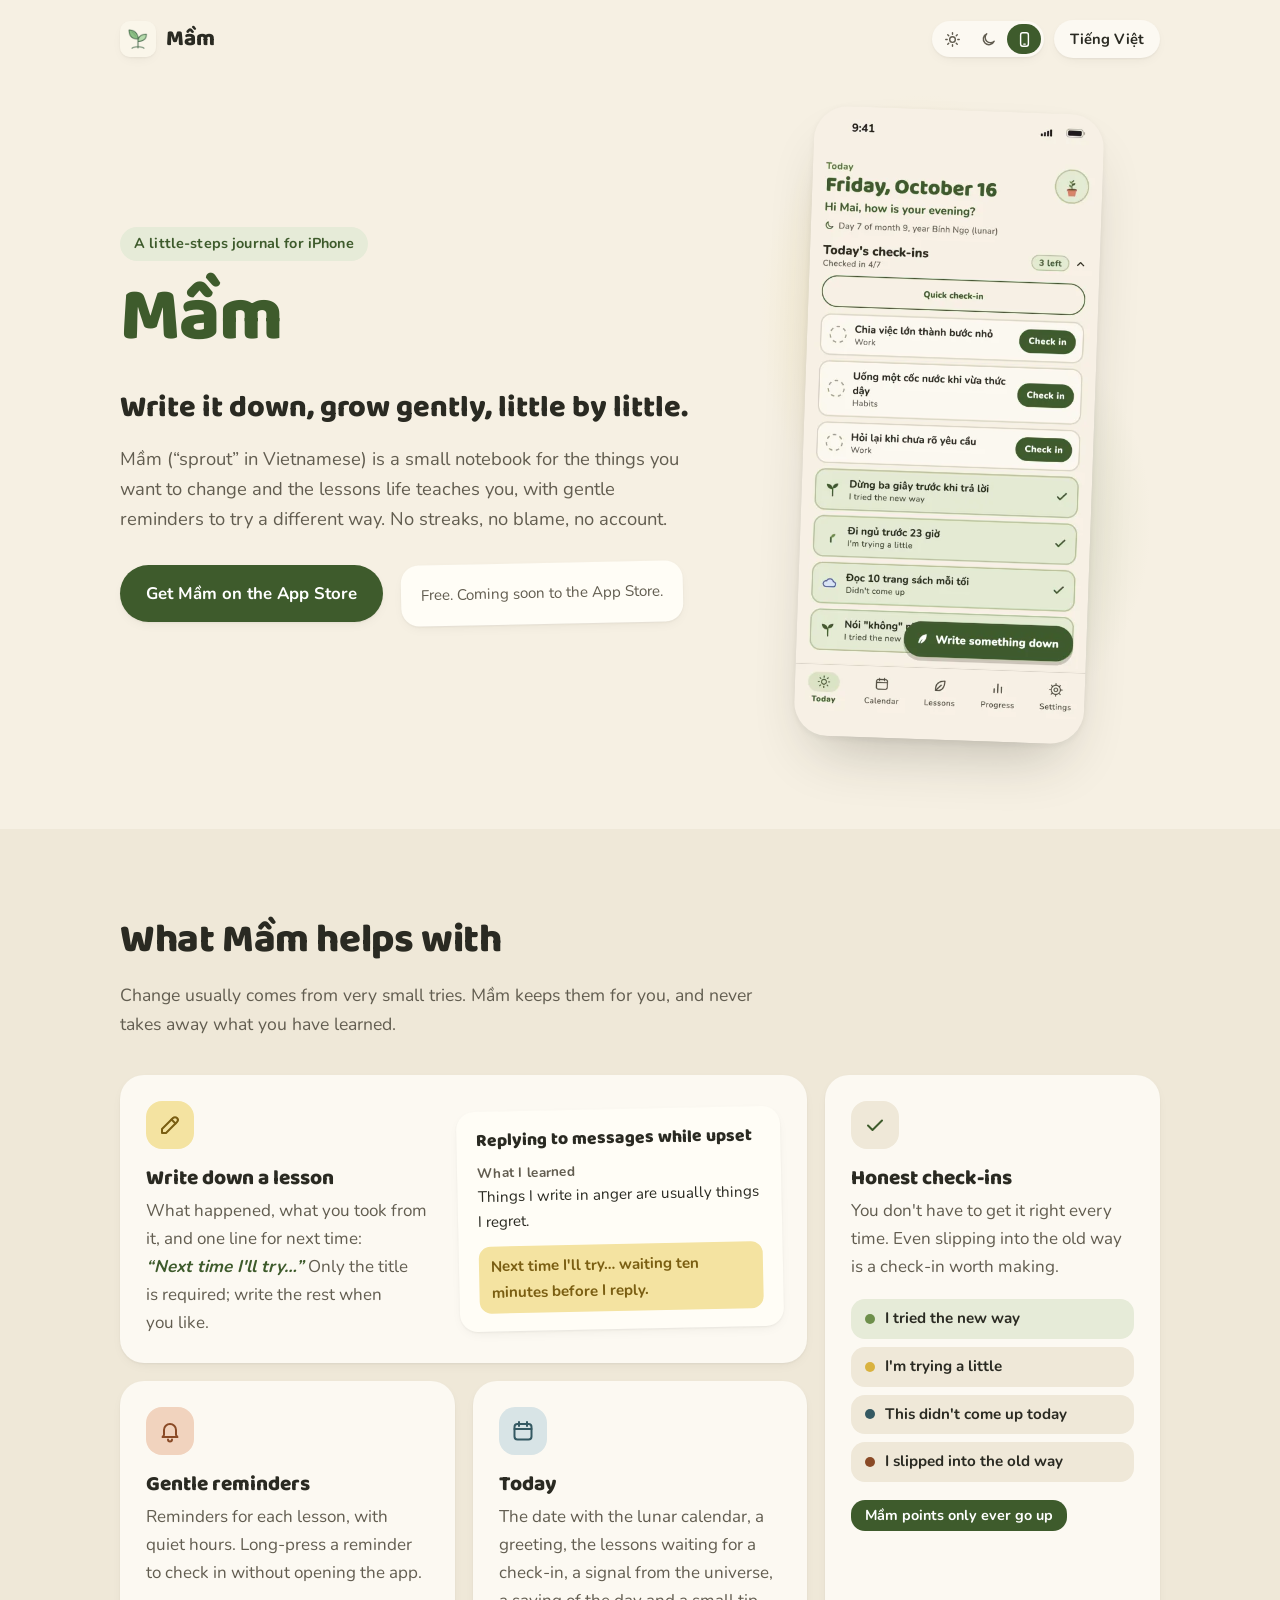
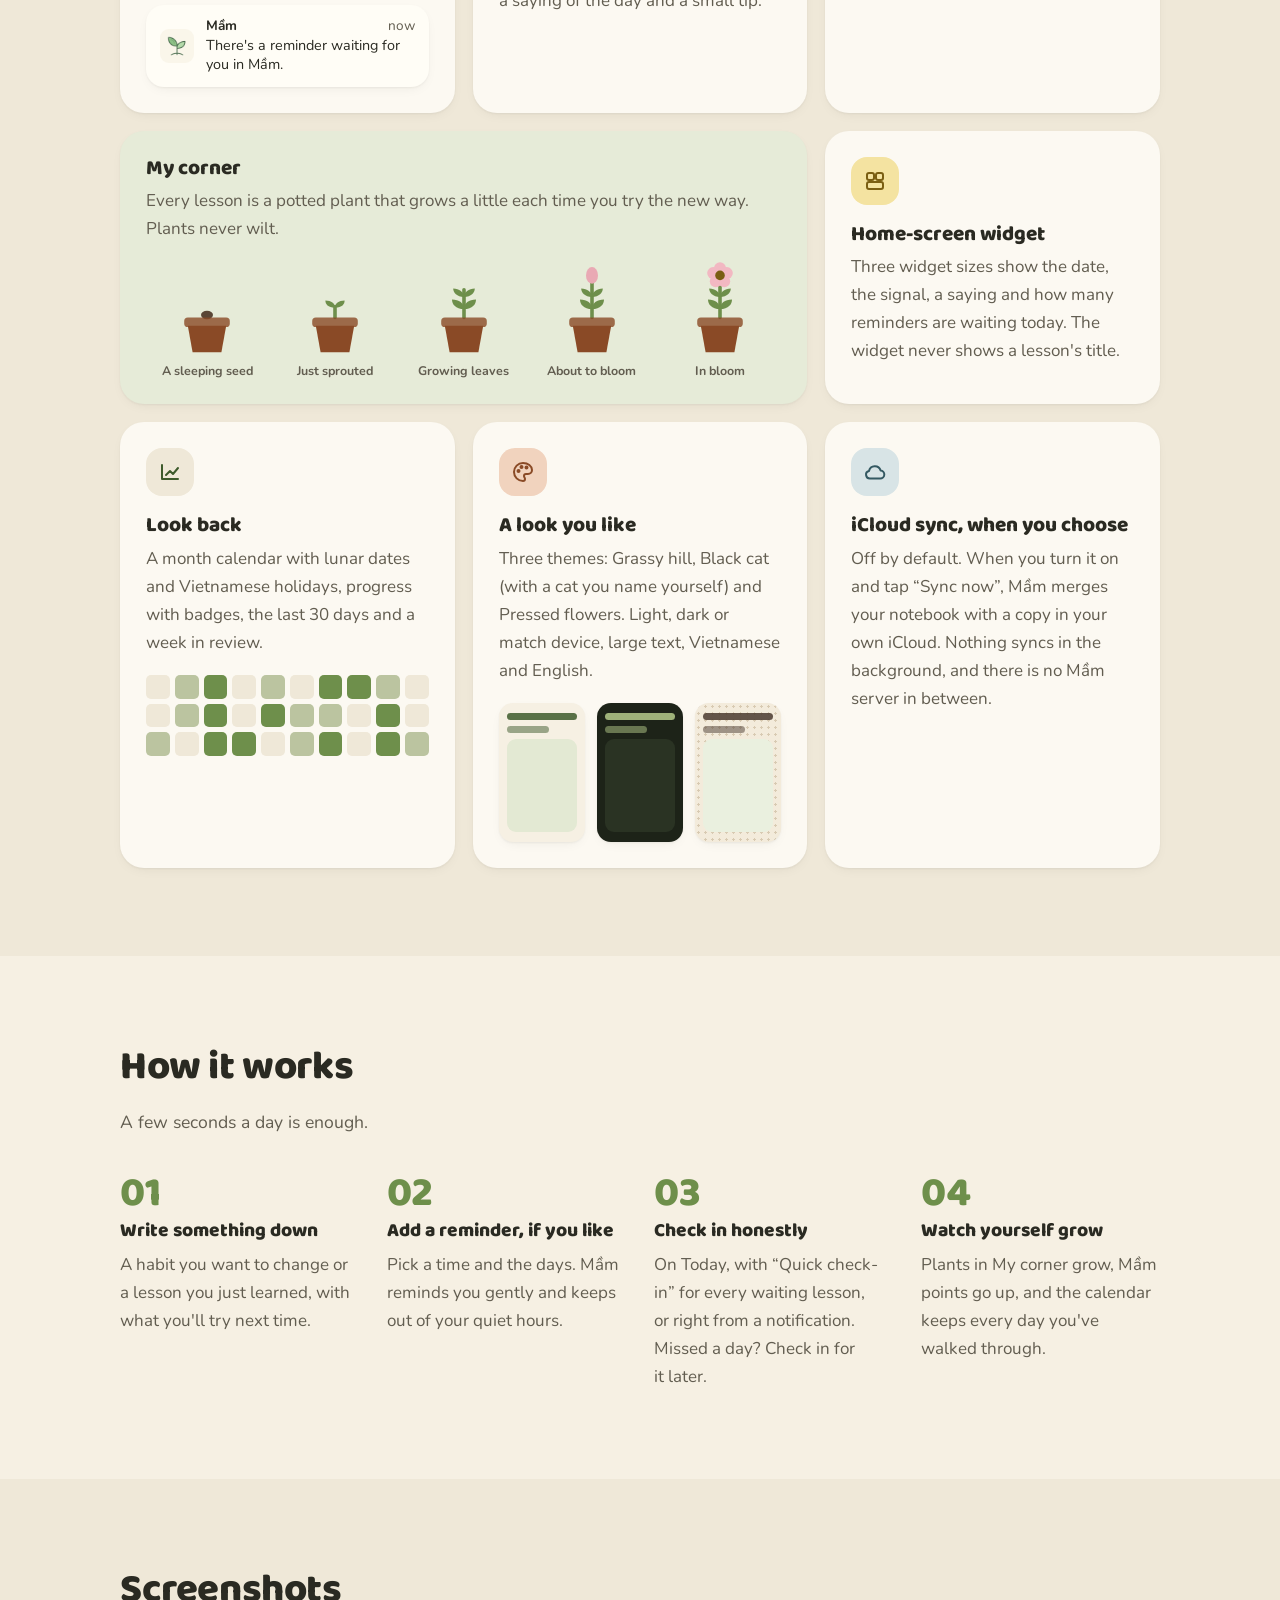
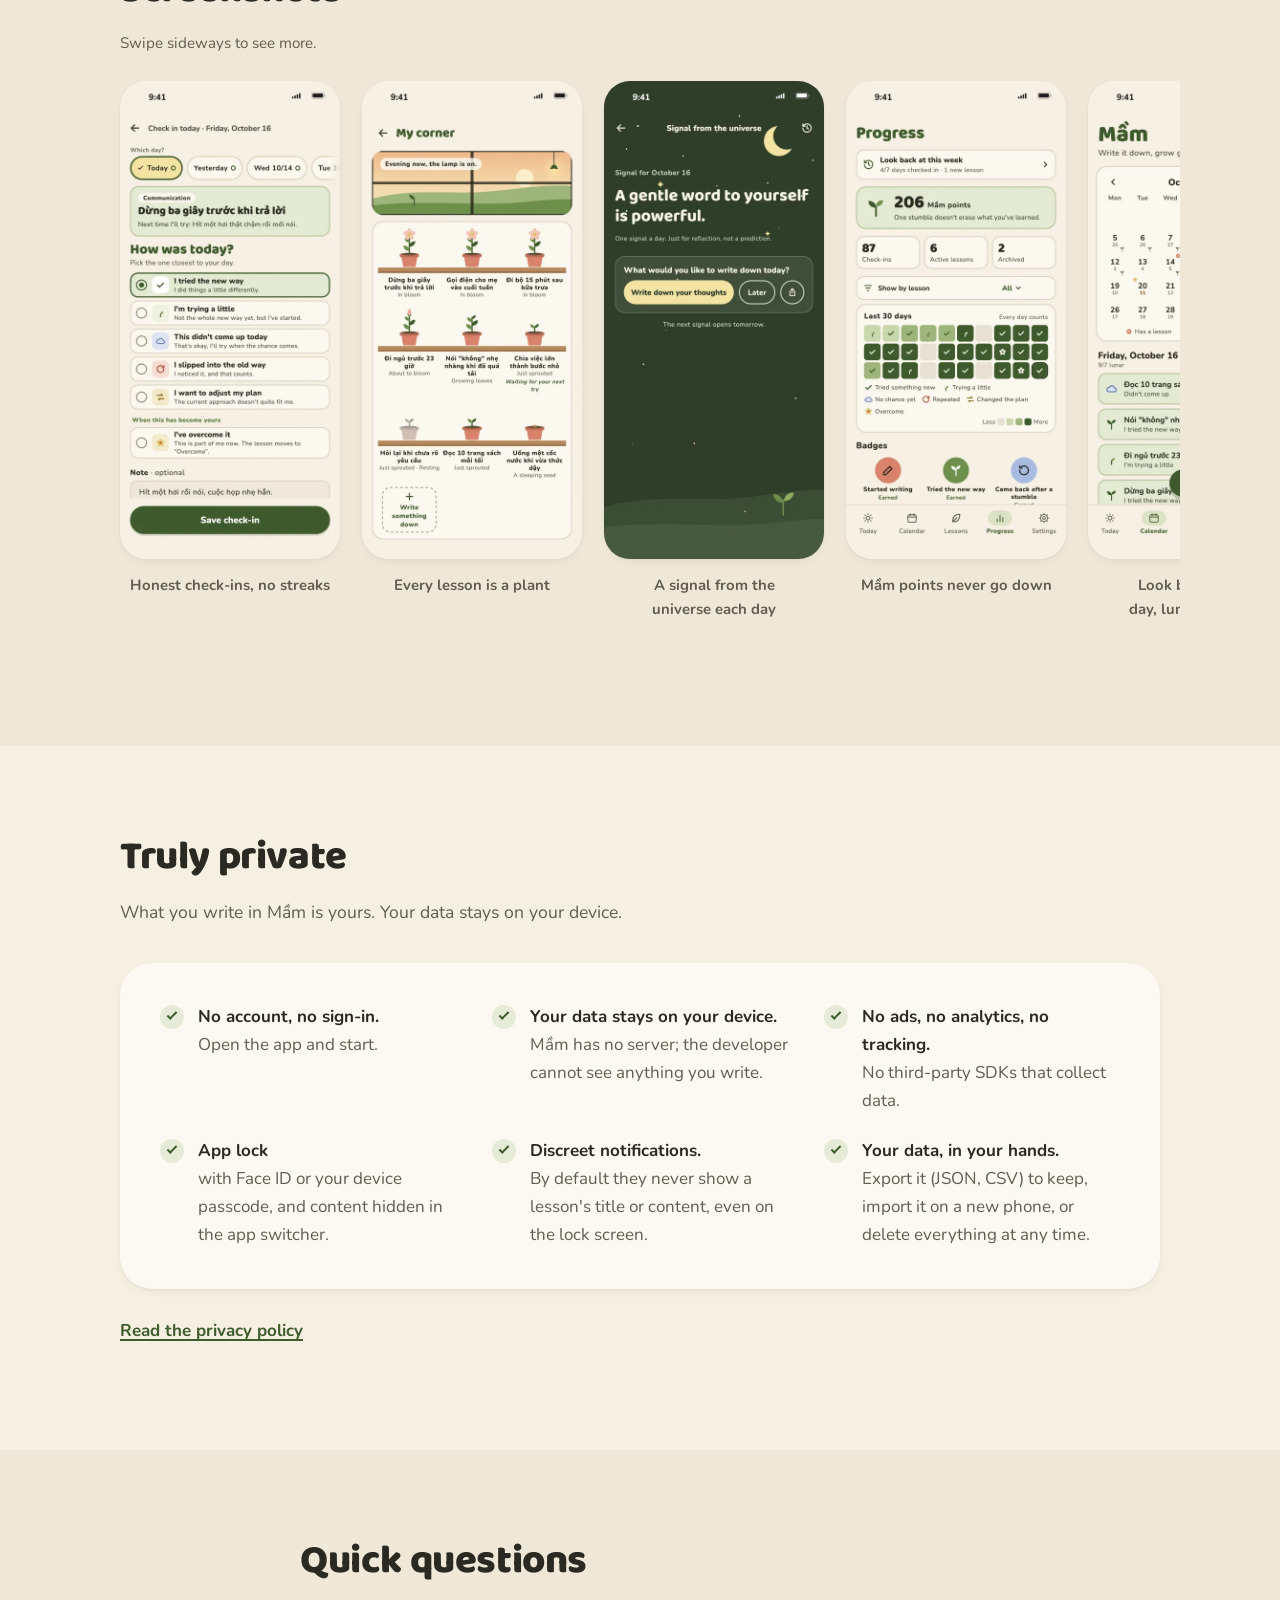
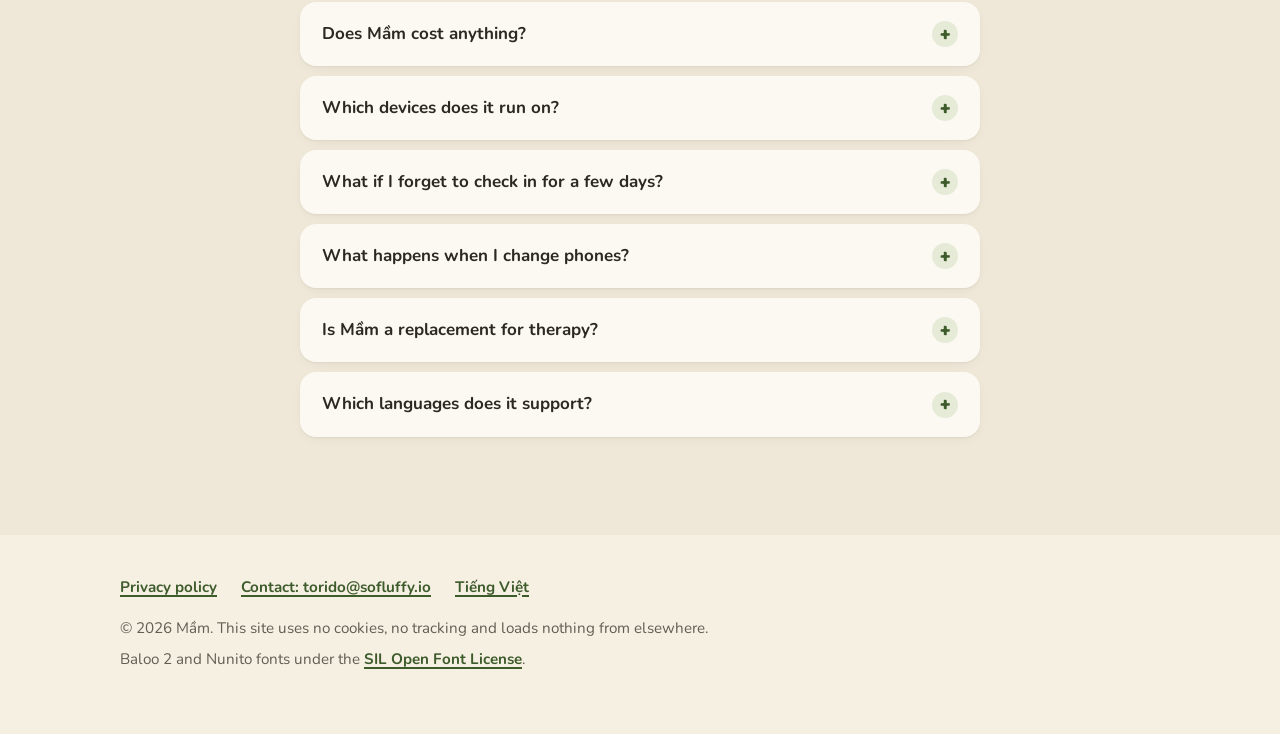
==== commit 0a20e1dd: "Light/dark switch, feature tiles; privacy policy drops "no ads" Co-Authored-By: Claude Opus 5.5 (1M " ====
--- a/en/index.html
+++ b/en/index.html
@@ -12,6 +12,8 @@
 <link rel="alternate" hreflang="vi" href="../">
 <link rel="alternate" hreflang="en" href="./">
 <link rel="stylesheet" href="../assets/style.css">
+<script>try{var t=localStorage.getItem("mam-theme");if(t==="light"||t==="dark")document.documentElement.setAttribute("data-theme",t)}catch(e){}</script>
+<script src="../assets/theme.js" defer></script>
 <meta property="og:type" content="website">
 <meta property="og:locale" content="en_US">
 <meta property="og:locale:alternate" content="vi_VN">
@@ -31,7 +33,14 @@
       <img src="../assets/apple-touch-icon.png" alt="" width="40" height="40">
       <span>Mầm</span>
     </a>
-    <a class="lang" href="../" hreflang="vi" lang="vi">Tiếng Việt</a>
+    <div class="tools">
+      <div class="mode" role="group" aria-label="Appearance" hidden>
+        <button type="button" data-mode="light" aria-pressed="false" title="Light"><svg viewBox="0 0 24 24" aria-hidden="true"><circle cx="12" cy="12" r="4"/><path d="M12 2.5v2M12 19.5v2M5.3 5.3l1.4 1.4M17.3 17.3l1.4 1.4M2.5 12h2M19.5 12h2M5.3 18.7l1.4-1.4M17.3 6.7l1.4-1.4"/></svg><span class="sr">Light</span></button>
+        <button type="button" data-mode="dark" aria-pressed="false" title="Dark"><svg viewBox="0 0 24 24" aria-hidden="true"><path d="M20 14.5A8 8 0 1 1 9.5 4a6.5 6.5 0 0 0 10.5 10.5z"/></svg><span class="sr">Dark</span></button>
+        <button type="button" data-mode="system" aria-pressed="false" title="Match device"><svg viewBox="0 0 24 24" aria-hidden="true"><rect x="6.5" y="2.5" width="11" height="19" rx="3"/><path d="M11 18.5h2"/></svg><span class="sr">Match device</span></button>
+      </div>
+      <a class="lang" href="../" hreflang="vi" lang="vi">Tiếng Việt</a>
+    </div>
   </div>
 </header>
 
@@ -61,42 +70,100 @@
   <div class="wrap">
     <h2 id="helps">What Mầm helps with</h2>
     <p class="section-intro">Change usually comes from very small tries. Mầm keeps them for you, and never takes away what you have learned.</p>
-    <div class="cards">
-      <article class="card">
-        <h3>Write down a lesson</h3>
-        <p>What happened, what you took from it, and one line for next time: <span class="quote">“Next time I'll try…”</span> Only the title is required; write the rest when you like.</p>
-      </article>
-      <article class="card">
-        <h3>Gentle reminders</h3>
-        <p>Reminders for each lesson, with quiet hours. By default, notifications never show what a lesson is about. Long-press a reminder to check in without opening the app.</p>
-      </article>
-      <article class="card">
-        <h3>Honest check-ins</h3>
-        <p>“I tried the new way”, “I'm trying a little”, “This didn't come up today”, “I slipped into the old way”… Even slipping is a check-in worth making. Mầm points only ever go up.</p>
-      </article>
-      <article class="card green">
-        <h3>My corner</h3>
-        <p>Every lesson is a potted plant that grows a little each time you try the new way, from a sleeping seed to a flower. Plants never wilt.</p>
-      </article>
-      <article class="card">
-        <h3>Today</h3>
-        <p>The date with the lunar calendar, a greeting, the lessons waiting for a check-in, a signal from the universe, a saying of the day and a small tip.</p>
-      </article>
-      <article class="card">
-        <h3>Look back</h3>
-        <p>A month calendar with lunar dates and Vietnamese holidays, progress with badges, the last 30 days and a week in review.</p>
-      </article>
-      <article class="card">
-        <h3>Home-screen widget</h3>
-        <p>Three widget sizes show the date, the signal, a saying and how many reminders are waiting today. The widget never shows a lesson's title.</p>
-      </article>
-      <article class="card">
-        <h3>A look you like</h3>
-        <p>Three themes: Grassy hill, Black cat (with a cat you name yourself) and Pressed flowers. Dark mode, large text, Vietnamese and English. Every screen has a short guide you can replay in Settings.</p>
-      </article>
-      <article class="card">
-        <h3>iCloud sync, when you choose</h3>
-        <p>Off by default. When you turn it on and tap “Sync now”, Mầm merges your notebook with a copy in your own iCloud, so your devices match. Nothing syncs in the background, and there is no Mầm server in between.</p>
+    <div class="bento">
+      <article class="tile t-wide t-split">
+        <div>
+          <span class="icon i-honey"><svg viewBox="0 0 24 24" aria-hidden="true"><path d="M4 20h4L19 9a2.8 2.8 0 0 0-4-4L4 16z"/><path d="M13.5 6.5l4 4"/></svg></span>
+          <h3>Write down a lesson</h3>
+          <p>What happened, what you took from it, and one line for next time: <span class="quote">“Next time I'll try…”</span> Only the title is required; write the rest when you like.</p>
+        </div>
+        <div class="note" aria-hidden="true">
+          <b>Replying to messages while upset</b>
+          <small>What I learned</small>
+          <span>Things I write in anger are usually things I regret.</span>
+          <span class="next">Next time I'll try… waiting ten minutes before I reply.</span>
+        </div>
+      </article>
+      <article class="tile t-tall">
+        <span class="icon"><svg viewBox="0 0 24 24" aria-hidden="true"><path d="M5 12.5l4.5 4.5L19 7.5"/></svg></span>
+        <div>
+          <h3>Honest check-ins</h3>
+          <p>You don't have to get it right every time. Even slipping into the old way is a check-in worth making.</p>
+        </div>
+        <ul class="answers" aria-label="Check-in answers">
+          <li class="a1">I tried the new way</li>
+          <li class="a2">I'm trying a little</li>
+          <li class="a3">This didn't come up today</li>
+          <li class="a4">I slipped into the old way</li>
+        </ul>
+        <p class="points">Mầm points only ever go up</p>
+      </article>
+      <article class="tile">
+        <span class="icon i-clay"><svg viewBox="0 0 24 24" aria-hidden="true"><path d="M6 16v-5a6 6 0 0 1 12 0v5l1.5 2h-15z"/><path d="M10 20.5a2 2 0 0 0 4 0"/></svg></span>
+        <div>
+          <h3>Gentle reminders</h3>
+          <p>Reminders for each lesson, with quiet hours. Long-press a reminder to check in without opening the app.</p>
+        </div>
+        <div class="notif" aria-hidden="true">
+          <img src="../assets/apple-touch-icon.png" alt="" width="34" height="34">
+          <div><b>Mầm <i>now</i></b>There's a reminder waiting for you in Mầm.</div>
+        </div>
+      </article>
+      <article class="tile">
+        <span class="icon i-sky"><svg viewBox="0 0 24 24" aria-hidden="true"><rect x="3.5" y="5" width="17" height="15.5" rx="3"/><path d="M3.5 10h17M8 3v4M16 3v4"/></svg></span>
+        <div>
+          <h3>Today</h3>
+          <p>The date with the lunar calendar, a greeting, the lessons waiting for a check-in, a signal from the universe, a saying of the day and a small tip.</p>
+        </div>
+      </article>
+      <article class="tile t-wide t-green">
+        <div>
+          <h3>My corner</h3>
+          <p>Every lesson is a potted plant that grows a little each time you try the new way. Plants never wilt.</p>
+        </div>
+        <div>
+        <ul class="pots">
+          <li><svg viewBox="0 0 60 80" aria-hidden="true"><ellipse class="soil" cx="30" cy="45" rx="5" ry="3.5"/><rect class="rim" x="11" y="47" width="38" height="8" rx="3"/><path class="pot" d="M14 54h32l-4 22H18z"/></svg>A sleeping seed</li>
+          <li><svg viewBox="0 0 60 80" aria-hidden="true"><path class="stem" d="M30 47V38"/><path class="lf" d="M30 39c-6 0-8-3-8-6 5 0 8 2.5 8 6z"/><path class="lf" d="M30 39c6 0 8-3 8-6-5 0-8 2.5-8 6z"/><rect class="rim" x="11" y="47" width="38" height="8" rx="3"/><path class="pot" d="M14 54h32l-4 22H18z"/></svg>Just sprouted</li>
+          <li><svg viewBox="0 0 60 80" aria-hidden="true"><path class="stem" d="M30 47V24"/><path class="lf" d="M30 40c-7 0-10-4-10-8 6 0 10 3 10 8z"/><path class="lf" d="M30 40c7 0 10-4 10-8-6 0-10 3-10 8z"/><path class="lf" d="M30 30c-6 0-9-3.5-9-7 5 0 9 3 9 7z"/><path class="lf" d="M30 30c6 0 9-3.5 9-7-5 0-9 3-9 7z"/><rect class="rim" x="11" y="47" width="38" height="8" rx="3"/><path class="pot" d="M14 54h32l-4 22H18z"/></svg>Growing leaves</li>
+          <li><svg viewBox="0 0 60 80" aria-hidden="true"><path class="stem" d="M30 47V16"/><path class="lf" d="M30 40c-7 0-10-4-10-8 6 0 10 3 10 8z"/><path class="lf" d="M30 40c7 0 10-4 10-8-6 0-10 3-10 8z"/><path class="lf" d="M30 30c-6 0-9-3.5-9-7 5 0 9 3 9 7z"/><path class="lf" d="M30 30c6 0 9-3.5 9-7-5 0-9 3-9 7z"/><ellipse class="bud" cx="30" cy="12" rx="5" ry="7"/><rect class="rim" x="11" y="47" width="38" height="8" rx="3"/><path class="pot" d="M14 54h32l-4 22H18z"/></svg>About to bloom</li>
+          <li><svg viewBox="0 0 60 80" aria-hidden="true"><path class="stem" d="M30 47V18"/><path class="lf" d="M30 40c-7 0-10-4-10-8 6 0 10 3 10 8z"/><path class="lf" d="M30 40c7 0 10-4 10-8-6 0-10 3-10 8z"/><path class="lf" d="M30 30c-6 0-9-3.5-9-7 5 0 9 3 9 7z"/><path class="lf" d="M30 30c6 0 9-3.5 9-7-5 0-9 3-9 7z"/><circle class="petal" cx="30" cy="6" r="5"/><circle class="petal" cx="35.7" cy="10.1" r="5"/><circle class="petal" cx="33.5" cy="16.9" r="5"/><circle class="petal" cx="26.5" cy="16.9" r="5"/><circle class="petal" cx="24.3" cy="10.1" r="5"/><circle class="heart" cx="30" cy="12" r="4"/><rect class="rim" x="11" y="47" width="38" height="8" rx="3"/><path class="pot" d="M14 54h32l-4 22H18z"/></svg>In bloom</li>
+        </ul>
+        </div>
+      </article>
+      <article class="tile">
+        <span class="icon i-honey"><svg viewBox="0 0 24 24" aria-hidden="true"><rect x="4" y="4" width="7" height="7" rx="2"/><rect x="13" y="4" width="7" height="7" rx="2"/><rect x="4" y="13" width="16" height="7" rx="2"/></svg></span>
+        <div>
+          <h3>Home-screen widget</h3>
+          <p>Three widget sizes show the date, the signal, a saying and how many reminders are waiting today. The widget never shows a lesson's title.</p>
+        </div>
+      </article>
+      <article class="tile">
+        <span class="icon"><svg viewBox="0 0 24 24" aria-hidden="true"><path d="M4 19V5M4 19h16M8 15l4-4 3 3 5-6"/></svg></span>
+        <div>
+          <h3>Look back</h3>
+          <p>A month calendar with lunar dates and Vietnamese holidays, progress with badges, the last 30 days and a week in review.</p>
+        </div>
+        <div class="days" role="img" aria-label="An example of the last 30 days; darker squares are days with a check-in"><i></i><i class="d1"></i><i class="d2"></i><i></i><i class="d1"></i><i></i><i class="d2"></i><i class="d2"></i><i class="d1"></i><i></i><i></i><i class="d1"></i><i class="d2"></i><i></i><i class="d2"></i><i class="d1"></i><i class="d1"></i><i></i><i class="d2"></i><i></i><i class="d1"></i><i></i><i class="d2"></i><i class="d2"></i><i></i><i class="d1"></i><i class="d2"></i><i></i><i class="d2"></i><i class="d1"></i></div>
+      </article>
+      <article class="tile">
+        <span class="icon i-clay"><svg viewBox="0 0 24 24" aria-hidden="true"><path d="M12 3a9 9 0 1 0 0 18c1.2 0 2-.8 2-2 0-1.4-1-1.6-1-3 0-1.1.9-2 2-2h2a4 4 0 0 0 4-4c0-4-4-7-9-7z"/><circle cx="7.5" cy="11" r="1"/><circle cx="10.5" cy="7" r="1"/><circle cx="15.5" cy="7.5" r="1"/></svg></span>
+        <div>
+          <h3>A look you like</h3>
+          <p>Three themes: Grassy hill, Black cat (with a cat you name yourself) and Pressed flowers. Light, dark or match device, large text, Vietnamese and English.</p>
+        </div>
+        <div class="themes" role="img" aria-label="Three themes: Grassy hill, Black cat, Pressed flowers">
+          <span class="mini m-doi"><i></i><i></i><i class="c"></i></span>
+          <span class="mini m-meo"><i></i><i></i><i class="c"></i></span>
+          <span class="mini m-hoa"><i></i><i></i><i class="c"></i></span>
+        </div>
+      </article>
+      <article class="tile">
+        <span class="icon i-sky"><svg viewBox="0 0 24 24" aria-hidden="true"><path d="M7 18.5h10a4 4 0 0 0 .6-8A6 6 0 0 0 6 11a3.8 3.8 0 0 0 1 7.5z"/></svg></span>
+        <div>
+          <h3>iCloud sync, when you choose</h3>
+          <p>Off by default. When you turn it on and tap “Sync now”, Mầm merges your notebook with a copy in your own iCloud. Nothing syncs in the background, and there is no Mầm server in between.</p>
+        </div>
       </article>
     </div>
   </div>
--- a/assets/style.css
+++ b/assets/style.css
@@ -24,7 +24,7 @@
 }
 
 :root {
-  color-scheme: light dark;
+  color-scheme: light;
   --page: #F6F0E3;        /* cream */
   --surface: #FCF9F2;     /* cards */
   --sunk: #EFE8D8;        /* quiet bands, chips */
@@ -34,6 +34,13 @@
   --on-accent: #FFFFFF;
   --ink: #2A2A22;
   --muted: #625D50;
+  --honey: #F4E3A1;       /* paleYellow */
+  --honey-ink: #7A5E12;
+  --clay: #F1D3BE;
+  --clay-ink: #8A4A26;
+  --sky: #D8E4E6;
+  --sky-ink: #345962;
+  --paper: #FFFDF6;
   --glow-1: rgba(182, 196, 154, 0.45);
   --glow-2: rgba(244, 227, 161, 0.55);
   --shadow-sm: 0 1px 2px rgba(42, 42, 34, 0.05), 0 4px 14px -6px rgba(42, 42, 34, 0.10);
@@ -44,8 +51,12 @@
   --body: "Nunito", ui-rounded, system-ui, -apple-system, "Segoe UI", Roboto, sans-serif;
 }
 
+/* Dark: the device's choice, unless the visitor picked "Sáng"; or picked
+   "Tối" outright (assets/theme.js sets data-theme, like the app's
+   Sáng / Tối / Theo máy). The two blocks hold the same values. */
 @media (prefers-color-scheme: dark) {
-  :root {
+  :root:not([data-theme="light"]) {
+    color-scheme: dark;
     --page: #191815;
     --surface: #22201C;
     --sunk: #1E1D19;
@@ -55,11 +66,41 @@
     --on-accent: #191815;
     --ink: #F1EEE4;
     --muted: #B3AD9F;
+    --honey: #3B3422;
+    --honey-ink: #EBD38A;
+    --clay: #3A2A20;
+    --clay-ink: #EDB794;
+    --sky: #22302F;
+    --sky-ink: #A9CBD1;
+    --paper: #2A2823;
     --glow-1: rgba(110, 143, 75, 0.20);
     --glow-2: rgba(244, 227, 161, 0.07);
     --shadow-sm: 0 1px 2px rgba(0, 0, 0, 0.3), 0 6px 18px -8px rgba(0, 0, 0, 0.5);
     --shadow-lg: 0 2px 6px rgba(0, 0, 0, 0.3), 0 30px 60px -20px rgba(0, 0, 0, 0.7);
   }
+}
+:root[data-theme="dark"] {
+  color-scheme: dark;
+  --page: #191815;
+  --surface: #22201C;
+  --sunk: #1E1D19;
+  --tint: #252B20;
+  --accent: #B5D08A;
+  --leaf: #9DBA72;
+  --on-accent: #191815;
+  --ink: #F1EEE4;
+  --muted: #B3AD9F;
+  --honey: #3B3422;
+  --honey-ink: #EBD38A;
+  --clay: #3A2A20;
+  --clay-ink: #EDB794;
+  --sky: #22302F;
+  --sky-ink: #A9CBD1;
+  --paper: #2A2823;
+  --glow-1: rgba(110, 143, 75, 0.20);
+  --glow-2: rgba(244, 227, 161, 0.07);
+  --shadow-sm: 0 1px 2px rgba(0, 0, 0, 0.3), 0 6px 18px -8px rgba(0, 0, 0, 0.5);
+  --shadow-lg: 0 2px 6px rgba(0, 0, 0, 0.3), 0 30px 60px -20px rgba(0, 0, 0, 0.7);
 }
 
 *, *::before, *::after { box-sizing: border-box; }
@@ -119,6 +160,23 @@
   background: var(--surface); color: var(--ink); box-shadow: var(--shadow-sm);
 }
 .lang:hover { color: var(--accent); }
+.tools { display: flex; align-items: center; gap: 10px; }
+
+/* Sáng / Tối / Theo máy, like the app. Hidden until theme.js runs. */
+.mode { display: flex; gap: 2px; padding: 3px; border-radius: 999px;
+  background: var(--surface); box-shadow: var(--shadow-sm); }
+.mode[hidden] { display: none; }
+.mode button {
+  appearance: none; border: 0; margin: 0; cursor: pointer;
+  width: 34px; height: 30px; border-radius: 999px; display: grid; place-items: center;
+  background: transparent; color: var(--muted);
+}
+.mode button:hover { color: var(--ink); }
+.mode button[aria-pressed="true"] { background: var(--accent); color: var(--on-accent); }
+.mode svg { width: 17px; height: 17px; fill: none; stroke: currentColor; stroke-width: 2;
+  stroke-linecap: round; stroke-linejoin: round; }
+.sr { position: absolute; width: 1px; height: 1px; overflow: hidden; clip: rect(0 0 0 0); white-space: nowrap; }
+@media (max-width: 380px) { .brand span { display: none; } }
 
 /* Hero */
 .hero { padding: 32px 0 88px; position: relative; overflow: hidden; }
@@ -170,22 +228,105 @@
 .section-intro { color: var(--muted); font-size: 1.1rem; max-width: 36em; margin-bottom: 36px; }
 .alt { background: var(--sunk); }
 
-/* Features */
-.cards { display: grid; gap: 18px; grid-template-columns: repeat(auto-fill, minmax(min(100%, 290px), 1fr)); }
+/* Features: a bento of tiles, most with a small picture of the app. */
 .card {
   background: var(--surface);
   border-radius: var(--radius);
   padding: 26px 26px 12px;
   box-shadow: var(--shadow-sm);
 }
-.card.green { background: var(--tint); box-shadow: none; }
-.cards .card h3::before {
-  content: ""; display: block; width: 10px; height: 10px; border-radius: 50% 0;
-  background: var(--leaf); margin-bottom: 14px; transform: rotate(45deg);
-}
-.card h3 { margin-bottom: 0.4em; }
 .card p, .card li { color: var(--muted); }
-.card .quote { font-style: italic; color: var(--accent); font-weight: 700; }
+
+.bento { display: grid; gap: 18px; grid-template-columns: 1fr; grid-auto-flow: dense; }
+@media (min-width: 640px) { .bento { grid-template-columns: repeat(2, 1fr); } .t-wide { grid-column: span 2; } }
+@media (min-width: 960px) {
+  .bento { grid-template-columns: repeat(3, 1fr); }
+  .t-tall { grid-row: span 2; }
+}
+.tile {
+  background: var(--surface); border-radius: var(--radius); box-shadow: var(--shadow-sm);
+  padding: 26px; display: flex; flex-direction: column; gap: 18px; position: relative; overflow: hidden;
+  transition: transform 0.2s ease, box-shadow 0.2s ease;
+}
+.tile:hover { transform: translateY(-3px); box-shadow: var(--shadow-lg); }
+@media (prefers-reduced-motion: reduce) { .tile { transition: none; } .tile:hover { transform: none; } }
+.tile h3 { margin: 0 0 0.3em; font-size: 1.3rem; }
+.tile p { margin: 0; color: var(--muted); }
+.tile .quote { font-style: italic; color: var(--accent); font-weight: 700; }
+.tile.t-green { background: var(--tint); }
+.t-split .icon { margin-bottom: 18px; }
+@media (min-width: 640px) { .t-wide.t-split { flex-direction: row; align-items: center; gap: 28px; }
+  .t-split > * { flex: 1 1 0; } }
+
+.icon { width: 48px; height: 48px; border-radius: 16px; display: grid; place-items: center; flex: none;
+  background: var(--sunk); color: var(--accent); }
+.icon svg { width: 24px; height: 24px; fill: none; stroke: currentColor; stroke-width: 2;
+  stroke-linecap: round; stroke-linejoin: round; }
+.i-honey { background: var(--honey); color: var(--honey-ink); }
+.i-clay { background: var(--clay); color: var(--clay-ink); }
+.i-sky { background: var(--sky); color: var(--sky-ink); }
+
+/* Lesson: a small page from the notebook. */
+.note { background: var(--paper); border-radius: 18px; padding: 18px 20px; box-shadow: var(--shadow-sm);
+  transform: rotate(-1.2deg); max-width: 420px; }
+.note b { display: block; font-family: var(--heading); font-weight: 800; color: var(--ink); font-size: 1.1rem; line-height: 1.3; }
+.note small { display: block; color: var(--muted); font-size: 0.85rem; font-weight: 700; margin-top: 10px; letter-spacing: 0.02em; }
+.note span { display: block; color: var(--ink); }
+.note .next { margin-top: 12px; background: var(--honey); color: var(--honey-ink); border-radius: 12px;
+  padding: 8px 12px; font-weight: 700; }
+@media (prefers-reduced-motion: reduce) { .note { transform: none; } }
+
+/* Check-in: the answers as chips, the first one chosen. */
+.answers { list-style: none; margin: 0; padding: 0; display: grid; gap: 8px; }
+.answers li { display: flex; align-items: center; gap: 10px; padding: 10px 14px; border-radius: 14px;
+  background: var(--sunk); color: var(--ink); font-weight: 700; font-size: 0.95rem; line-height: 1.3; }
+.answers li::before { content: ""; width: 10px; height: 10px; border-radius: 50%; flex: none; background: var(--dot); }
+.answers .a1 { --dot: var(--leaf); background: var(--tint); }
+.answers .a2 { --dot: #D9B23F; }
+.answers .a3 { --dot: var(--sky-ink); }
+.answers .a4 { --dot: var(--clay-ink); }
+.tile .points { align-self: flex-start; background: var(--accent); color: var(--on-accent); font-weight: 700;
+  font-size: 0.9rem; border-radius: 14px; padding: 6px 14px; line-height: 1.35; }
+
+/* Reminder: a notification that keeps the lesson private. */
+.notif { display: flex; gap: 12px; align-items: center; background: var(--paper); border-radius: 18px;
+  padding: 12px 14px; box-shadow: var(--shadow-sm); }
+.notif img { width: 34px; height: 34px; border-radius: 9px; flex: none; }
+.notif div { flex: 1; min-width: 0; font-size: 0.9rem; line-height: 1.35; color: var(--ink); }
+.notif b { display: flex; justify-content: space-between; gap: 8px; font-size: 0.85rem; }
+.notif b i { font-style: normal; font-weight: 400; color: var(--muted); }
+
+/* My corner: five pots, seed to bloom. */
+.pots { display: grid; grid-template-columns: repeat(5, 1fr); gap: 6px; margin: 0; padding: 0; list-style: none; }
+.pots li { display: flex; flex-direction: column; align-items: center; gap: 6px; text-align: center;
+  font-size: 0.78rem; font-weight: 700; color: var(--muted); line-height: 1.25; }
+.pots svg { width: 100%; max-width: 72px; height: auto; overflow: visible; }
+.pots .pot { fill: var(--clay-ink); }
+.pots .rim { fill: var(--clay-ink); opacity: 0.8; }
+.pots .soil { fill: #5A4636; }
+.pots .stem { stroke: var(--leaf); stroke-width: 3; fill: none; stroke-linecap: round; }
+.pots .lf { fill: var(--leaf); }
+.pots .bud { fill: #E9A9B4; }
+.pots .petal { fill: #F2B8C2; }
+.pots .heart { fill: var(--honey-ink); }
+
+/* Look back: the last 30 days. */
+.days { display: grid; grid-template-columns: repeat(10, 1fr); gap: 5px; max-width: 300px; }
+.days i { aspect-ratio: 1; border-radius: 5px; background: var(--sunk); }
+.days .d1 { background: color-mix(in srgb, var(--leaf) 40%, var(--sunk)); }
+.days .d2 { background: var(--leaf); }
+
+/* A look you like: the three themes as little screens. */
+.themes { display: flex; gap: 12px; }
+.mini { flex: 1; max-width: 92px; aspect-ratio: 0.62; border-radius: 14px; padding: 10px 8px;
+  display: flex; flex-direction: column; gap: 6px; box-shadow: var(--shadow-sm); background: var(--bg); }
+.mini i { display: block; height: 7px; border-radius: 4px; background: var(--fg); opacity: 0.85; }
+.mini i:nth-child(2) { width: 60%; opacity: 0.5; }
+.mini i.c { height: auto; flex: 1; border-radius: 9px; background: var(--card); opacity: 1; }
+.m-doi { --bg: #F6F0E3; --fg: #3E5B2C; --card: #E3E9D3; }
+.m-meo { --bg: #1D2318; --fg: #B5CC8A; --card: #2A3323; }
+.m-hoa { --bg: #F3EBDB; --fg: #4A3A30; --card: #EAF0DF;
+  background-image: radial-gradient(#D8CAB2 1px, transparent 1.2px); background-size: 7px 7px; }
 
 /* Steps: big numerals, no boxes. */
 .steps { list-style: none; padding: 0; margin: 0; display: grid; gap: 32px 28px;
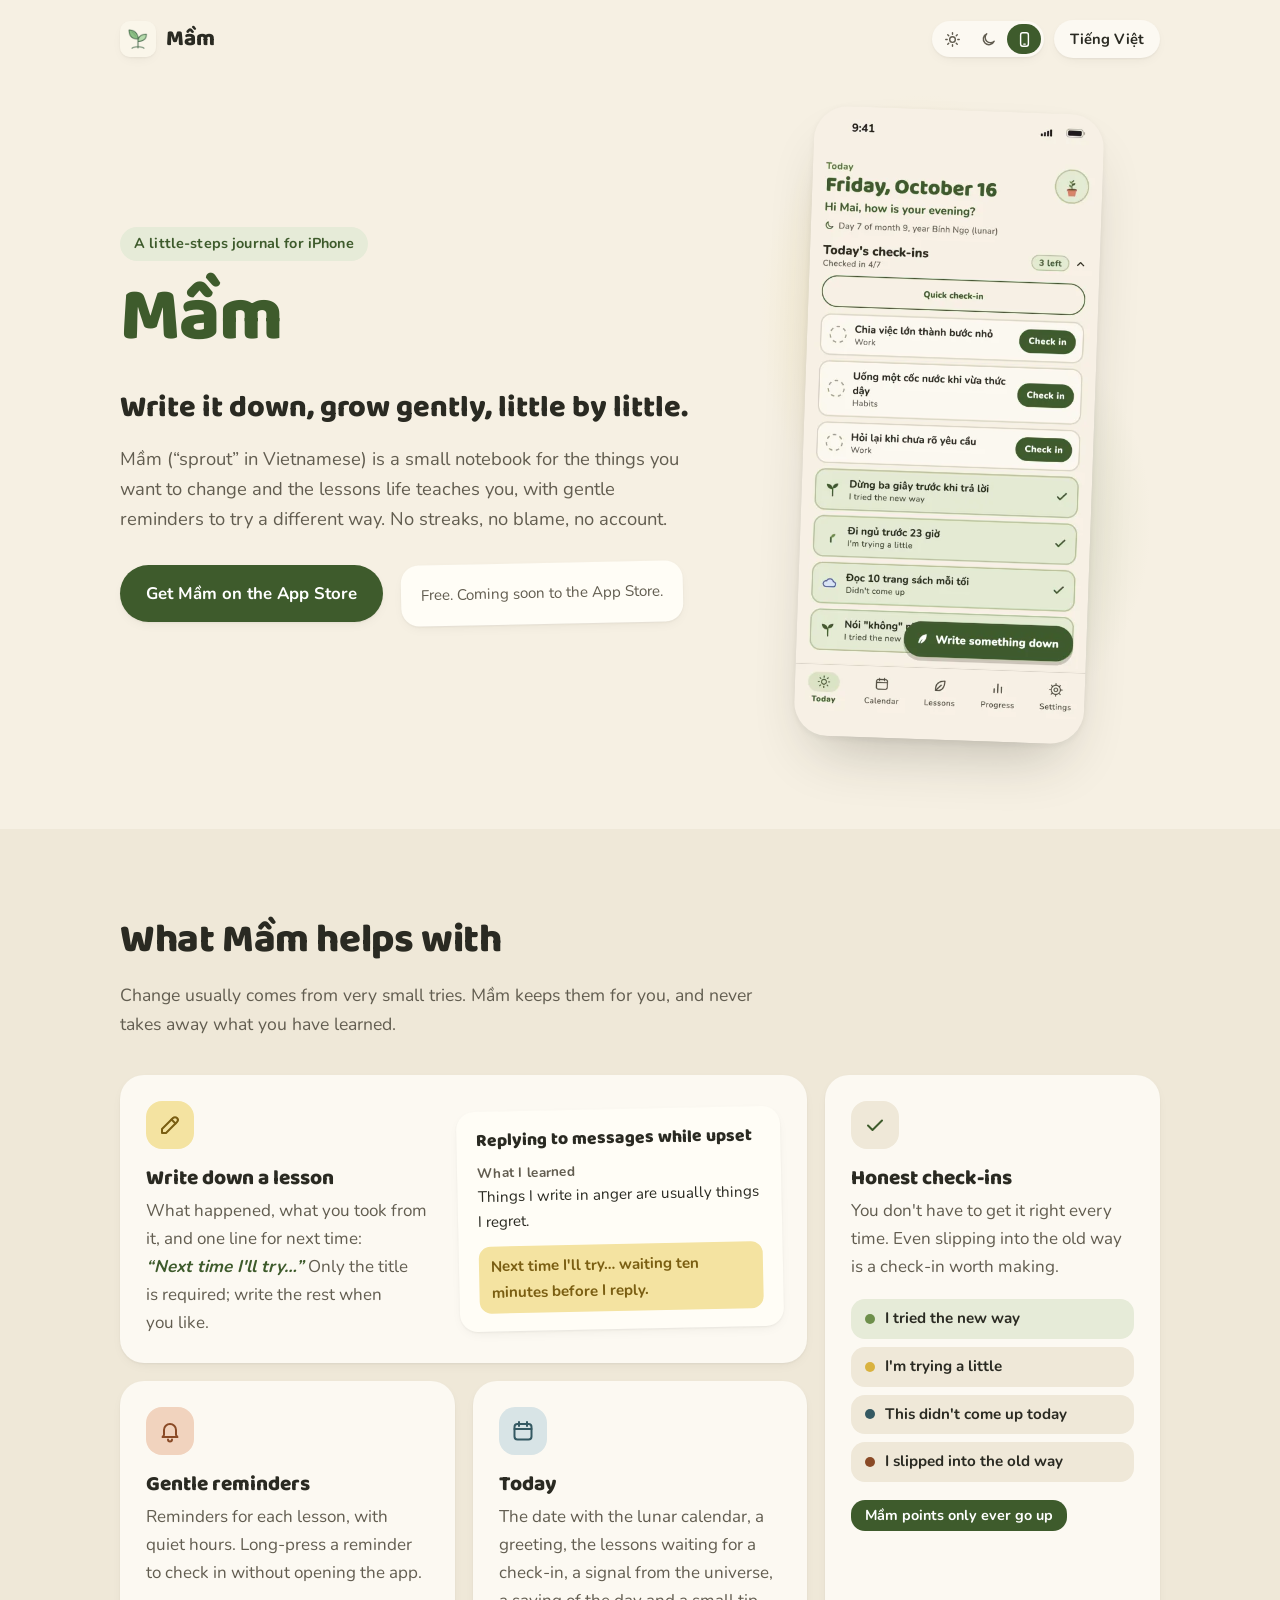
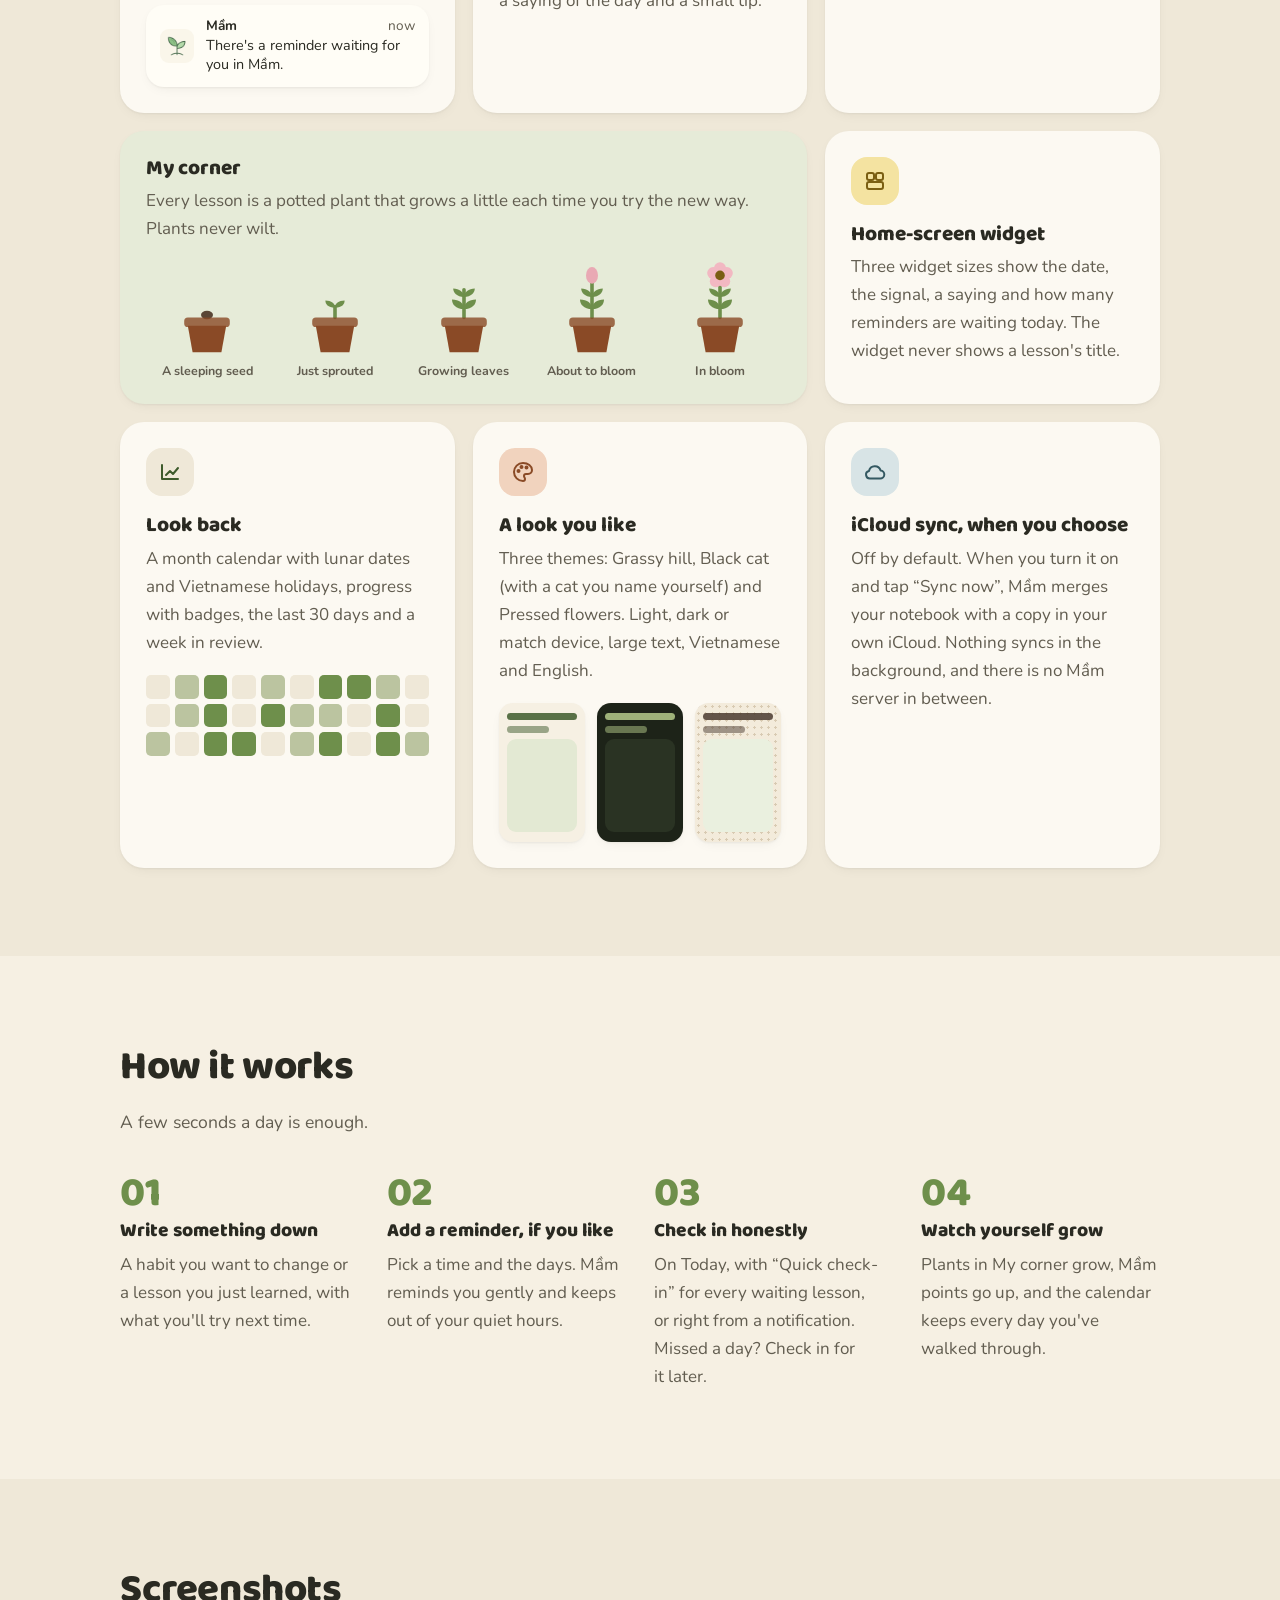
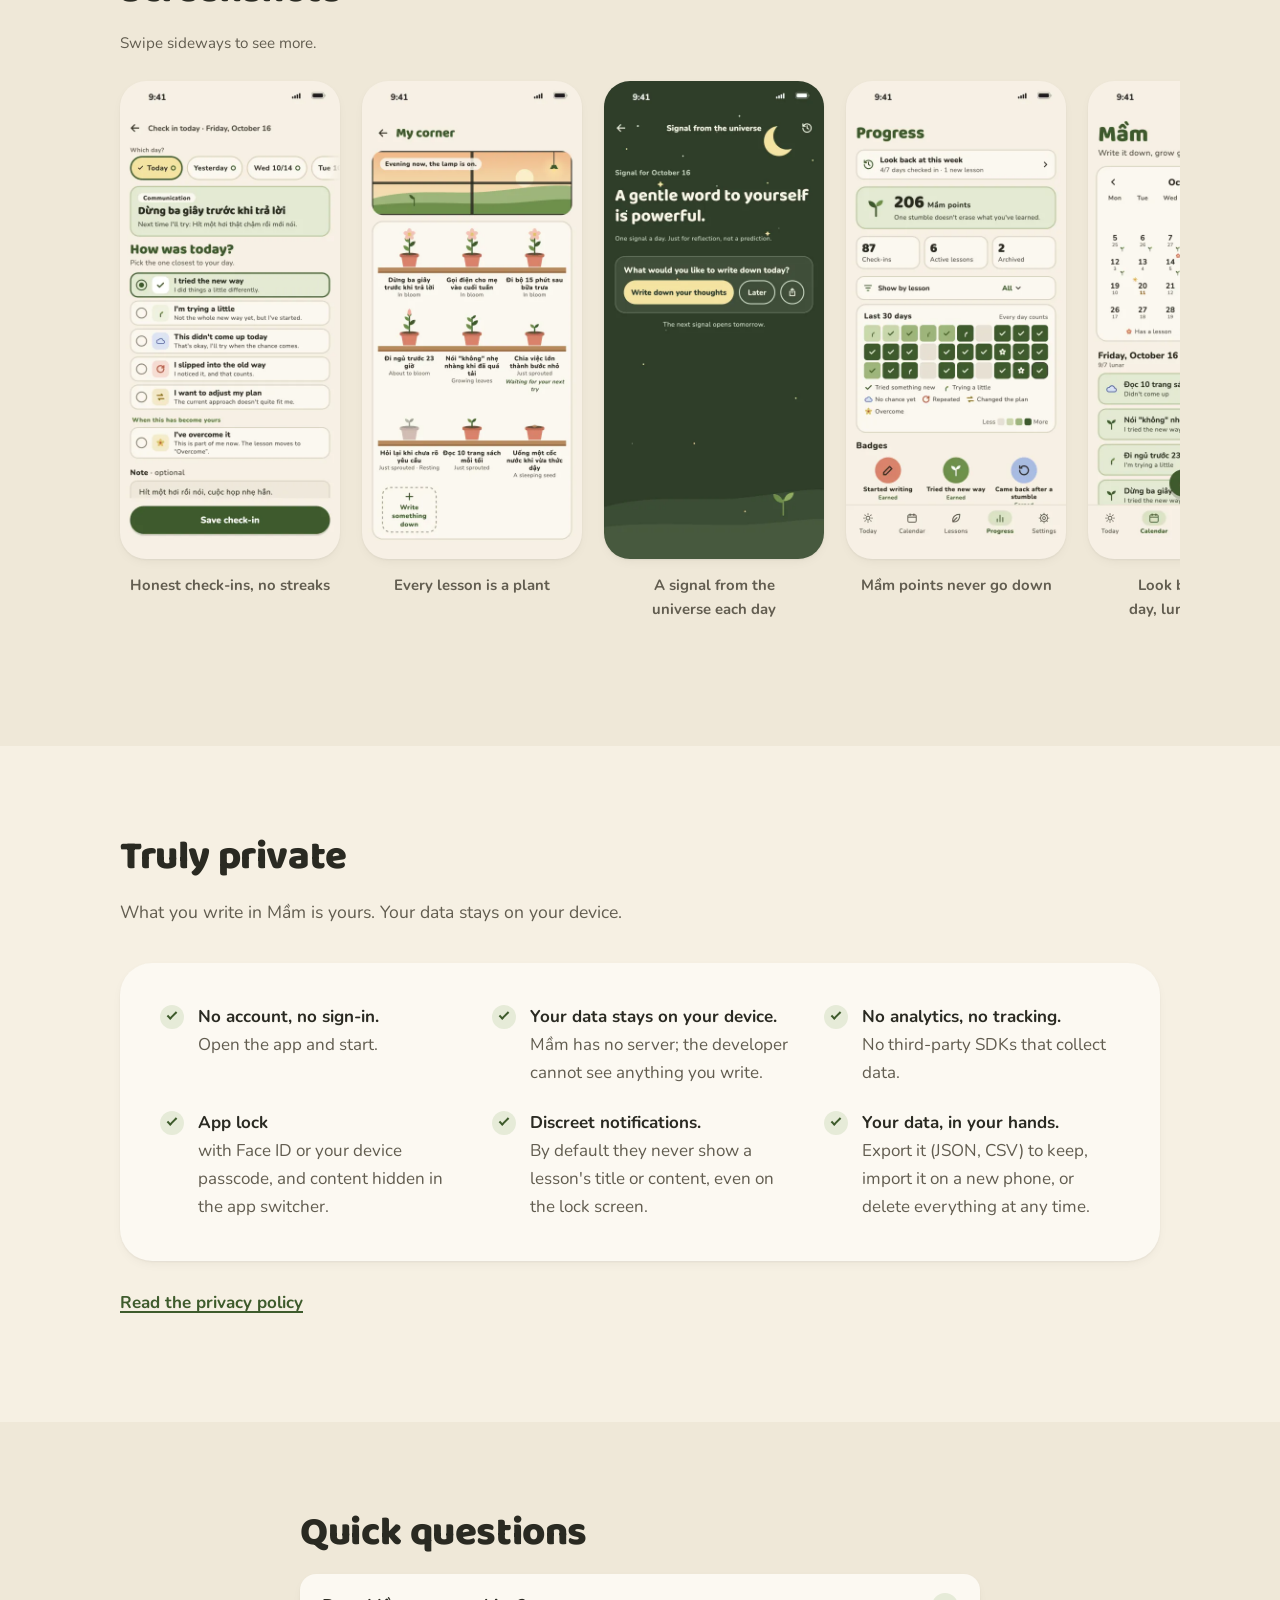
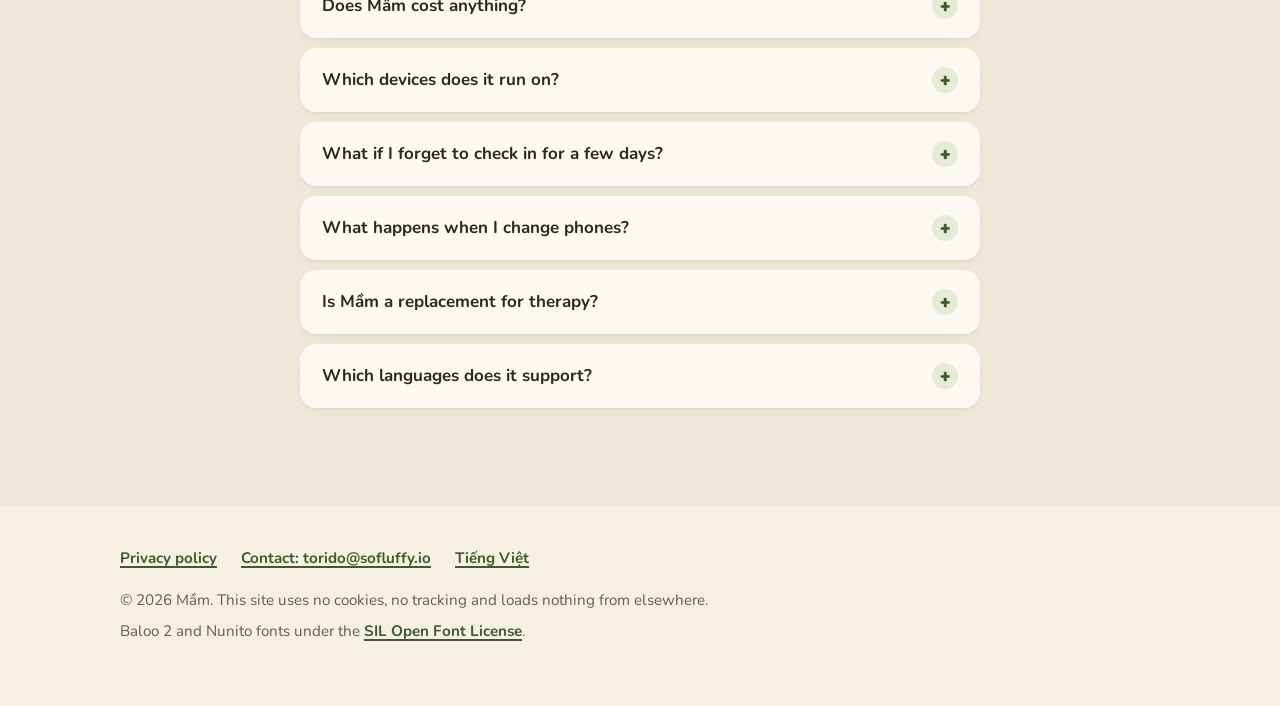
==== commit 03e58d93: "Drop "không quảng cáo" / "no ads" from the landing page (mam-grow-gently DECISIONS 172.4) Co-Authore" ====
--- a/en/index.html
+++ b/en/index.html
@@ -242,7 +242,7 @@
     <ul class="promise">
       <li><strong>No account, no sign-in.</strong> Open the app and start.</li>
       <li><strong>Your data stays on your device.</strong> Mầm has no server; the developer cannot see anything you write.</li>
-      <li><strong>No ads, no analytics, no tracking.</strong> No third-party SDKs that collect data.</li>
+      <li><strong>No analytics, no tracking.</strong> No third-party SDKs that collect data.</li>
       <li><strong>App lock</strong> with Face ID or your device passcode, and content hidden in the app switcher.</li>
       <li><strong>Discreet notifications.</strong> By default they never show a lesson's title or content, even on the lock screen.</li>
       <li><strong>Your data, in your hands.</strong> Export it (JSON, CSV) to keep, import it on a new phone, or delete everything at any time.</li>
